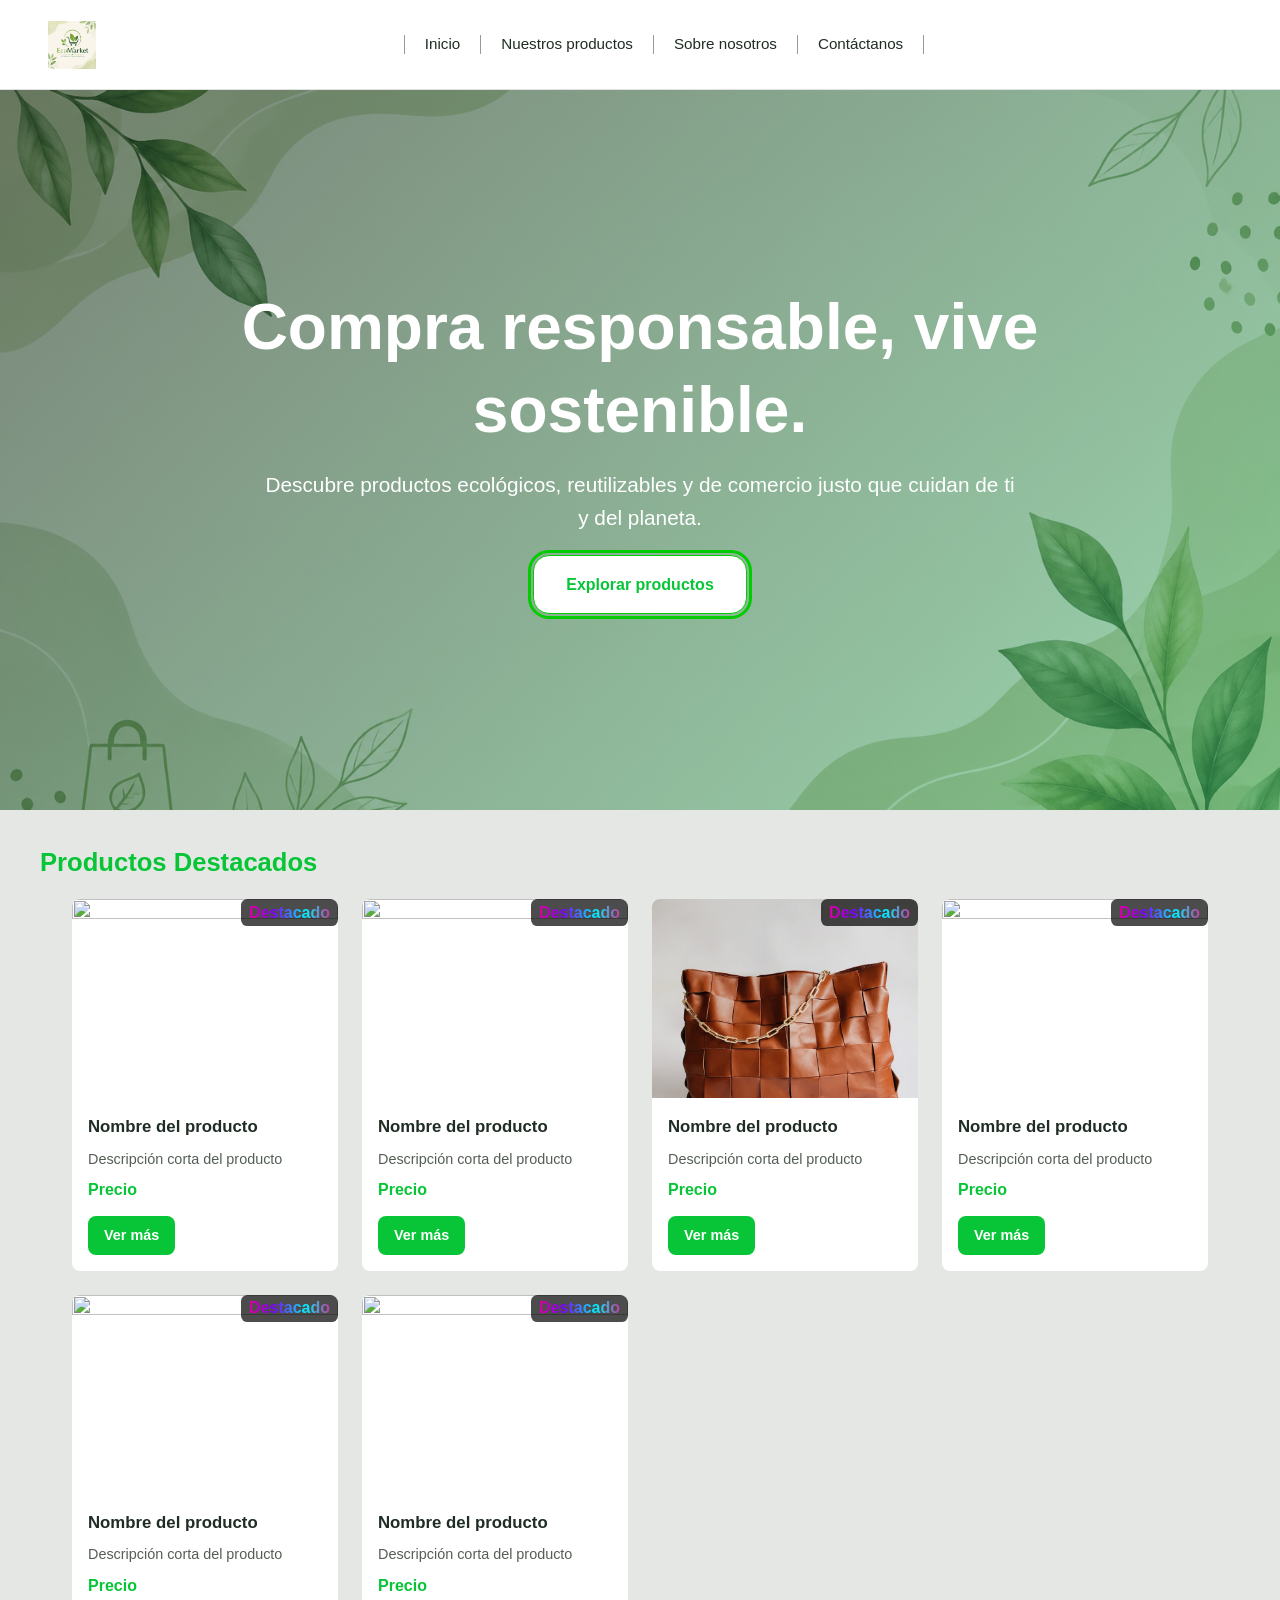
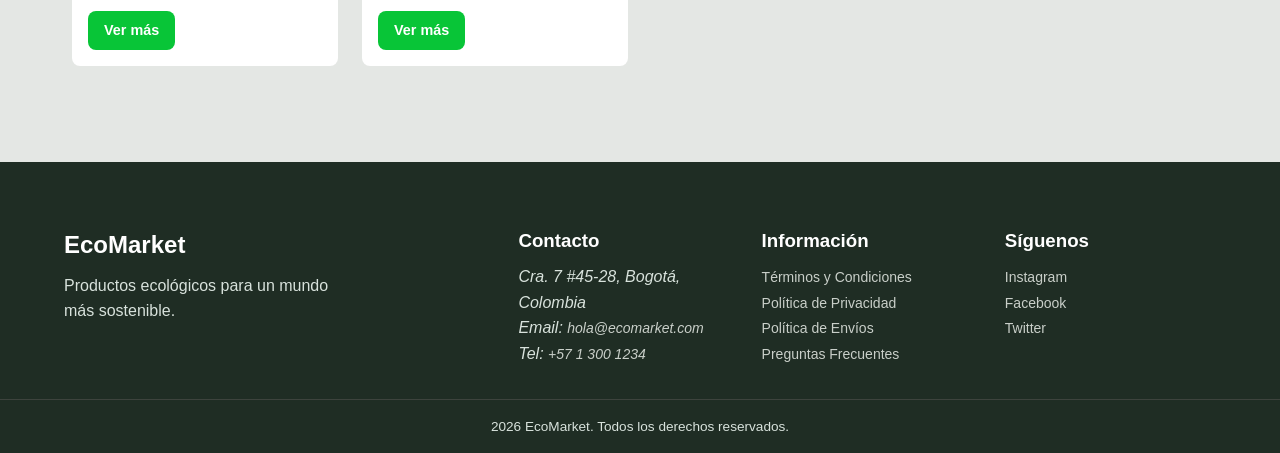
==== index.html @ 68bf8737 "feat(catalog): renovar catálogo de productos, etiquetas por categoría y favicon" ====
<!DOCTYPE html>
<html lang="es">

<head>
    <meta charset="UTF-8">
    <meta name="viewport" content="width=device-width, initial-scale=1.0">
    <title>EcoMarket - Inicio</title>
    <link rel="icon" type="image/svg+xml" href="/favicon.svg">
    <link rel="stylesheet" href="/css/main.css">
    <link rel="stylesheet" href="/css/layout.css">
    <link rel="stylesheet" href="/css/components.css">
    <link rel="stylesheet" href="/css/animations.css">
</head>

<body>
    <header class="presentacion">
        <nav class="main-nav">
            <div class="logo-container">
                <img id="logo" src="/img/hero/logo.png">
            </div>

            <div class="ref-container">
                <hr>
                <a href="index.html">Inicio</a>
                <hr>
                <a href="/views/productos.html">Nuestros productos</a>
                <hr>
                <a href="/views/sobre-nosotros.html">Sobre nosotros</a>
                <hr>
                <a href="/views/contacto.html">Contáctanos</a>
                <hr>
            </div>
        </nav>
    </header>

    <main>

        <section class="hero">
            <div class="hero-content">
                <h1 id="titulo">Compra responsable, vive sostenible.</h1>
                <div class="hero-desc">
                    <p>Descubre productos ecológicos, reutilizables y de comercio justo que cuidan de
                        ti y del planeta.</p>
                    <a href="views/productos.html" class="cta-button">Explorar productos</a>
                </div>
            </div>
        </section>


        <section class="products">
            <div class="product-container">

                <section class="category">
                    <h2 class="category-title">Productos Destacados</h2>

                    <div class="card-container">
                        <article class="card">
                            <div class="card-img-wrap">
                                <img src="/img/products/producto1.jpg">
                                <p class="card-tag">
                                    <span class="card-tag-bg"></span>
                                    <span class="card-tag-text">Destacado</span>
                                </p>
                            </div>
                            <div class="card-info">
                                <h3>Nombre del producto</h3>
                                <p>Descripción corta del producto</p>
                                <span class="precio">Precio</span>
                                <a href="/views/productos.html" class="card-button">Ver más</a>
                            </div>
                        </article>

                        <article class="card">
                            <div class="card-img-wrap">
                                <img src="/img/products/producto6.jpg">
                                <p class="card-tag">
                                    <span class="card-tag-bg"></span>
                                    <span class="card-tag-text">Destacado</span>
                                </p>
                            </div>
                            <div class="card-info">
                                <h3>Nombre del producto</h3>
                                <p>Descripción corta del producto</p>
                                <span class="precio">Precio</span>
                                <a href="/views/productos.html" class="card-button">Ver más</a>
                            </div>
                        </article>

                        <article class="card">
                            <div class="card-img-wrap">
                                <img src="/img/products/producto11.jpg">
                                <p class="card-tag">
                                    <span class="card-tag-bg"></span>
                                    <span class="card-tag-text">Destacado</span>
                                </p>
                            </div>
                            <div class="card-info">
                                <h3>Nombre del producto</h3>
                                <p>Descripción corta del producto</p>
                                <span class="precio">Precio</span>
                                <a href="/views/productos.html" class="card-button">Ver más</a>
                            </div>
                        </article>

                        <article class="card">
                            <div class="card-img-wrap">
                                <img src="/img/products/producto16.jpg">
                                <p class="card-tag">
                                    <span class="card-tag-bg"></span>
                                    <span class="card-tag-text">Destacado</span>
                                </p>
                            </div>
                            <div class="card-info">
                                <h3>Nombre del producto</h3>
                                <p>Descripción corta del producto</p>
                                <span class="precio">Precio</span>
                                <a href="/views/productos.html" class="card-button">Ver más</a>
                            </div>
                        </article>

                        <article class="card">
                            <div class="card-img-wrap">
                                <img src="/img/products/producto21.jpg">
                                <p class="card-tag">
                                    <span class="card-tag-bg"></span>
                                    <span class="card-tag-text">Destacado</span>
                                </p>
                            </div>
                            <div class="card-info">
                                <h3>Nombre del producto</h3>
                                <p>Descripción corta del producto</p>
                                <span class="precio">Precio</span>
                                <a href="/views/productos.html" class="card-button">Ver más</a>
                            </div>
                        </article>

                        <article class="card">
                            <div class="card-img-wrap">
                                <img src="/img/products/producto26.jpg">
                                <p class="card-tag">
                                    <span class="card-tag-bg"></span>
                                    <span class="card-tag-text">Destacado</span>
                                </p>
                            </div>
                            <div class="card-info">
                                <h3>Nombre del producto</h3>
                                <p>Descripción corta del producto</p>
                                <span class="precio">Precio</span>
                                <a href="/views/productos.html" class="card-button">Ver más</a>
                            </div>
                        </article>

                    </div>

                </section>
            </div>
        </section>

    </main>

    <footer class="site-footer">
        <div class="footer-container">
            <div class="footer-section footer-brand">
                <h2 class="footer-title">EcoMarket</h2>
                <p class="footer-tagline">
                    Productos ecológicos para un mundo más sostenible.
                </p>
            </div>
            <div class="footer-section">
                <h3 class="footer-title">Contacto</h3>
                <address class="footer-contact">
                    <p>Cra. 7 #45-28, Bogotá, Colombia</p>
                    <p>Email: <a href="mailto:hola@ecomarket.com">hola@ecomarket.com</a></p>
                    <p>Tel: <a href="tel:+5713001234">+57 1 300 1234</a></p>
                </address>
            </div>

            <div class="footer-section">
                <h3 class="footer-title">Información</h3>
                <ul class="footer-links">
                    <li><a href="#">Términos y Condiciones</a></li>
                    <li><a href="#">Política de Privacidad</a></li>
                    <li><a href="#">Política de Envíos</a></li>
                    <li><a href="#">Preguntas Frecuentes</a></li>
                </ul>
            </div>

            <div class="footer-section">
                <h3 class="footer-title">Síguenos</h3>
                <ul class="social-links" aria-label="Redes sociales">
                    <li>
                        <a href="#" aria-label="Síguenos en Instagram" class="social-link">
                            <span aria-hidden="true">Instagram</span>
                        </a>
                    </li>
                    <li>
                        <a href="#" aria-label="Síguenos en Facebook" class="social-link">
                            <span aria-hidden="true">Facebook</span>
                        </a>
                    </li>
                    <li>
                        <a href="#" aria-label="Síguenos en Twitter" class="social-link">
                            <span aria-hidden="true">Twitter</span>
                        </a>
                    </li>
                </ul>
            </div>
        </div>

        <div class="footer-bottom">
            <p>2026 EcoMarket. Todos los derechos reservados.</p>
        </div>
    </footer>
</body>

</html>
---- css/main.css ----
:root {
    --color-text: #1f2d24;
    --font-family-base: -apple-system, BlinkMacSystemFont, "Segoe UI",
        Roboto, "Helvetica Neue", Arial, sans-serif;
    --font-family-heading: var(--font-family-base);
    --color-btn-hvr: #08c537;
    --color-bg: hsl(120, 5%, 90%)
}

* {
    margin: 0;
    padding: 0;
    box-sizing: border-box;
}

body {
    margin: 0;
    padding: 0;
    width: 100%;
    min-height: 100vh;
    font-family: var(--font-family-base);
    font-size: 1rem;
    line-height: 1.6;
    color: var(--color-text);
    background-color: var(--color-bg);
    -webkit-font-smoothing: antialiased;
    -moz-osx-font-smoothing: grayscale;
}
---- css/layout.css ----
/* =========================
   LAYOUT - Mobile First
   Header, secciones, grids y footer
   ========================= */

.presentacion {
    color: white;
    font-size: 1rem;
    width: 100%;
    position: sticky;
    top: 0;
    z-index: 1000;
}

.main-nav {
    display: grid;
    grid-template-columns: auto 1fr;
    grid-template-areas:
        "logo stuff"
        "ref ref";
    gap: 0.5rem 1rem;
    align-items: center;
    width: 100%;
    background-color: white;
    padding: 0.5rem 1rem;
    border-bottom: 1px solid #e0e0e0;
}

.logo-container {
    grid-area: logo;
    display: flex;
    align-items: center;
    height: 3rem;
}

.ref-container {
    grid-area: ref;
    display: flex;
    flex-wrap: wrap;
    gap: 0.5rem 1rem;
    justify-content: center;
    align-items: center;
}

.stuff-container {
    grid-area: stuff;
    display: flex;
    gap: 0.75rem;
    justify-self: end;
}

.main-nav hr {
    display: none;
}

.hero,
.about-hero,
.contact-intro {
    width: 100%;
    display: flex;
    flex-direction: column;
    justify-content: center;
    align-items: center;
    text-align: center;
    color: white;
    background-image: linear-gradient(135deg,
            rgba(15, 40, 25, 0.55) 0%,
            rgba(39, 174, 96, 0.45) 100%), url(../img/hero/background.png);
    background-size: cover;
    background-position: center;
    background-repeat: no-repeat;
}

.hero {
    min-height: 70vh;
    padding: 2rem 1rem;
}

.about-hero {
    min-height: 40vh;
    padding: 3rem 1rem;
}

.contact-intro {
    min-height: 90vh;
    gap: 1.5rem;
    padding: 3rem 1rem;
}

.hero-content,
.about-hero-content {
    display: flex;
    flex-direction: column;
    align-items: center;
    gap: 1rem;
    max-width: 100ch;
}

.contact-intro-questions {
    display: flex;
    flex-direction: column;
    gap: 1.25rem;
    width: 100%;
    max-width: 1000px;
    align-items: center;
}

.contact-question {
    display: flex;
    flex-direction: column;
    align-items: center;
    gap: 0.5rem;
}

.contact-body {
    width: 100%;
    padding-block: 3rem;
    display: none;
}

.contact-body:target {
    display: block;
    animation: fadeIn 0.5s ease-out;
}

.contact-body-container {
    display: grid;
    grid-template-columns: 1fr;
    gap: 2rem;
    max-width: 1200px;
    margin-inline: auto;
    padding-inline: 1rem;
}

.products {
    width: 100%;
    padding-block: 2rem;
}

.product-container {
    width: 100%;
    max-width: 1200px;
    margin-inline: auto;
}

.category {
    display: flex;
    flex-direction: column;
    gap: 1rem;
}

.card-container {
    display: grid;
    grid-template-columns: 1fr;
    padding-inline: 1rem;
    gap: 1.5rem;
}

.catalog {
    display: grid;
    grid-template-columns: 1fr;
    gap: 1.5rem;
    max-width: 1400px;
    margin-inline: auto;
    padding: 1.5rem 1rem;
}

.catalog-main {
    display: flex;
    flex-direction: column;
    gap: 1.25rem;
}

.catalog-grid {
    display: grid;
    grid-template-columns: 1fr;
    gap: 1.25rem;
}

.history {
    width: 100%;
    padding-block: 3rem;
}

.history-container {
    display: flex;
    flex-direction: column;
    gap: 1.5rem;
    max-width: 1200px;
    margin-inline: auto;
    padding-inline: 1rem;
    align-items: center;
}

.history-text {
    display: flex;
    flex-direction: column;
    gap: 1rem;
    max-width: 60ch;
}

.principles {
    width: 100%;
    padding-block: 3rem;
    background-color: white;
}

.principles-container {
    max-width: 1200px;
    margin-inline: auto;
    padding-inline: 1rem;
    text-align: center;
}

.principles-list {
    list-style: none;
    display: grid;
    grid-template-columns: 1fr;
    gap: 1rem;
    margin-top: 1.5rem;
}

.testimonials {
    width: 100%;
    padding-block: 3rem;
    overflow-x: hidden;
}

.testimonials-container {
    max-width: 1200px;
    margin-inline: auto;
    padding-inline: 1rem;
    text-align: center;
}

.testimonials-track {
    display: flex;
    gap: 1.25rem;
    margin-top: 1.5rem;
    overflow-x: auto;
    scroll-snap-type: x mandatory;
    padding-bottom: 1rem;
}

.site-footer {
    margin-top: 4rem;
    color: #d8e2dc;
    background-color: var(--color-text);
}

.footer-container {
    display: grid;
    grid-template-columns: 1fr;
    gap: 2rem;
    width: 100%;
    max-width: 1200px;
    margin-inline: auto;
    padding: 3rem 1rem 2rem;
}

.footer-section {
    display: flex;
    flex-direction: column;
    gap: 0.5rem;
}

.footer-section li {
    list-style: none;
}

.footer-brand {
    max-width: 30ch;
}

.footer-bottom {
    text-align: center;
    padding: 1rem;
    font-size: 0.85rem;
    border-top: 1px solid hsl(120, 5%, 25%);
}


/* =========================
   Tablet (>=720px)
   ========================= */
@media (min-width: 720px) {
    .presentacion {
        font-size: 1.1rem;
    }

    .main-nav {
        grid-template-columns: auto 1fr auto;
        grid-template-areas: "logo ref stuff";
        padding: 0.5rem 2rem;
        height: 10vh;
    }

    .logo-container {
        height: 100%;
    }

    .ref-container {
        gap: 1rem;
        justify-content: center;
    }

    .main-nav hr {
        display: inline-block;
        border: none;
        width: 0.0625rem;
        height: 1.2rem;
        background-color: #999;
        margin: 0 0.25rem;
        vertical-align: middle;
    }

    .hero {
        min-height: 80vh;
        padding: 3rem 2rem;
    }

    .about-hero {
        min-height: 50vh;
        padding: 4rem 2rem;
    }

    .contact-intro {
        padding: 4rem 2rem;
        gap: 2rem;
    }

    .card-container,
    .catalog-grid {
        grid-template-columns: repeat(2, 1fr);
        padding-inline: 2rem;
    }

    .catalog {
        padding: 2rem 1.5rem;
    }

    .footer-container {
        grid-template-columns: repeat(2, 1fr);
        padding: 4rem 1.5rem 2rem;
    }

    .principles-list {
        grid-template-columns: repeat(2, 1fr);
        gap: 1.5rem;
    }

    .history-container,
    .principles-container,
    .testimonials-container,
    .contact-body-container {
        padding-inline: 2rem;
    }
}


/* =========================
   Desktop (>=1024px)
   ========================= */
@media (min-width: 1024px) {
    .main-nav {
        padding: 0.5rem 3rem;
    }

    .card-container {
        grid-template-columns: repeat(4, 1fr);
    }

    .catalog {
        grid-template-columns: 260px 1fr;
    }

    .catalog-grid {
        grid-template-columns: repeat(4, 1fr);
    }

    .footer-container {
        grid-template-columns: 2fr 1fr 1fr 1fr;
    }

    .history-container {
        flex-direction: row;
        align-items: center;
        gap: 4rem;
    }

    .principles-list {
        grid-template-columns: repeat(4, 1fr);
    }

    .contact-body-container {
        grid-template-columns: 3fr 2fr;
        align-items: start;
    }
}
---- css/components.css ----
/* =========================
   COMPONENTS - Mobile First
   Tipografía de secciones, botones, cards, formularios,
   filtros, paginación y elementos decorativos
   ========================= */


/* --- Navegación --- */
#logo {
    height: 100%;
    max-height: 3rem;
    width: auto;
    object-fit: contain;
}

.ref-container a {
    position: relative;
    font-size: 0.9rem;
    color: var(--color-text);
    text-decoration: none;
    white-space: nowrap;
}

.ref-container a:hover {
    color: var(--color-btn-hvr);
}


/* --- Hero / Headings de página --- */
#titulo {
    font-weight: bolder;
    font-size: 2rem;
    line-height: 1.3;
}

.hero-desc {
    display: flex;
    flex-direction: column;
    align-items: center;
    gap: 1.25rem;
}

.hero-desc p {
    max-width: 70ch;
    font-size: 1rem;
}

.about-hero-title {
    font-size: 1.8rem;
    font-weight: bolder;
    text-shadow: 0.125rem 0.125rem 0.3125rem rgb(28, 137, 57);
    line-height: 1.3;
}

.about-hero-desc {
    font-size: 1rem;
}

.contact-intro-title {
    font-size: 1.8rem;
    font-weight: bolder;
    text-shadow: 0.125rem 0.125rem 0.3125rem rgb(28, 137, 57);
    line-height: 1.3;
    max-width: 20ch;
}

.contact-intro-desc {
    max-width: 40ch;
    font-size: 1rem;
}

.contact-intro-line {
    display: block;
    width: 0.18rem;
    height: 0;
    background: linear-gradient(to bottom, white, var(--color-btn-hvr));
    border-radius: 1rem;
    transform-origin: top;
}

.contact-intro:hover .contact-intro-line {
    animation: drawLine 0.7s ease-out forwards;
    animation-delay: var(--line-delay, 0s);
}

.section-title {
    color: var(--color-btn-hvr);
    font-size: 1.4rem;
    margin-bottom: 0.5rem;
}

.category-title {
    color: var(--color-btn-hvr);
    font-size: 1.3rem;
}


/* --- Botones --- */
.cta-button {
    position: relative;
    display: inline-block;
    color: var(--color-btn-hvr);
    padding: 0.8rem 1.5rem;
    background-color: white;
    border-radius: 1rem;
    border: 1px solid hsl(120, 100%, 40%);
    outline: 3px solid hsl(120, 100%, 40%);
    outline-offset: 0.14rem;
    text-decoration: none;
    font-weight: bold;
}

.cta-button:hover {
    animation: bigsmall 1.5s infinite;
}

.cta-button:active {
    animation: none;
    transform: translateY(2px) scale(0.95);
    box-shadow: 3px 3px 5px 5px hsl(120, 100%, 30%);
}

.cta-button::before {
    content: "";
    position: absolute;
    height: 4rem;
    width: 8rem;
    left: 50%;
    top: 50%;
    border-radius: 5rem;
    border: 3px solid rgba(0, 255, 0, 0.5);
    opacity: 0;
}

.cta-button:focus::before {
    animation: pulse 0.3s ease-out;
}

.contact-intro-button {
    display: inline-block;
    color: var(--color-btn-hvr);
    padding: 0.8rem 1.75rem;
    background-color: white;
    border-radius: 1rem;
    border: 1px solid hsl(120, 100%, 40%);
    text-decoration: none;
    font-weight: bold;
}

.card-button {
    align-self: flex-start;
    margin-top: 0.4rem;
    color: white;
    background-color: var(--color-btn-hvr);
    padding: 0.5rem 1rem;
    border-radius: 0.5rem;
    text-decoration: none;
    font-size: 0.9rem;
    font-weight: bold;
    transition: background-color 0.2s ease, transform 0.2s ease;
}

.card-button:hover {
    background-color: hsl(120, 100%, 35%);
    transform: scale(1.05);
}


/* --- Cards de producto --- */
.card {
    border-radius: 0.5rem;
    overflow: hidden;
    background-color: white;
    transition: transform 0.3s ease, box-shadow 0.3s ease;
}

.card:hover {
    transform: translateY(-8px);
    box-shadow: 0 12px 24px rgba(8, 197, 55, 0.18);
}

.card-img-wrap {
    width: 100%;
    position: relative;
}

.card img {
    display: block;
    width: 100%;
    aspect-ratio: 4/3;
    object-fit: cover;
}

.card-info {
    display: flex;
    flex-direction: column;
    gap: 0.4rem;
    padding: 1rem;
}

.card-info h3 {
    font-size: 1.05rem;
    color: var(--color-text);
}

.card-info p {
    font-size: 0.9rem;
    color: hsl(120, 5%, 35%);
}

.precio {
    font-weight: bold;
    color: var(--color-btn-hvr);
}

.card-tag {
    position: absolute;
    top: 0;
    right: 0;
    display: flex;
    align-items: center;
    z-index: 2;
}

.card-tag-text {
    padding: 0.05rem 0.5rem;
    background: linear-gradient(to right, #ff007f, #7f00ff, #00f0ff, #ff007f);
    -webkit-background-clip: text;
    background-clip: text;
    color: transparent;
    font-weight: bold;
    z-index: 1;
}

.card-tag-bg {
    position: absolute;
    inset: 0;
    background-color: rgba(0, 0, 0, 0.7);
    border-radius: 0.4rem;
    z-index: 0;
}

.card-stock {
    position: absolute;
    top: 0.5rem;
    left: 0.5rem;
    padding: 0.2rem 0.6rem;
    border-radius: 1rem;
    font-size: 0.75rem;
    font-weight: bold;
    color: white;
    z-index: 2;
}

.card-stock.in-stock {
    background-color: var(--color-btn-hvr);
}

.card-stock.out-stock {
    background-color: #e74c3c;
}

/* Header del card-info: título + corazón en una sola fila */
.card-header {
    display: flex;
    align-items: flex-start;
    justify-content: space-between;
    gap: 0.6rem;
}

.card-header h3 {
    font-size: 1.05rem;
    color: var(--color-text);
    line-height: 1.3;
    flex: 1;
}

.card-fav {
    display: flex;
    align-items: center;
    justify-content: center;
    flex-shrink: 0;
    width: 2.1rem;
    height: 2.1rem;
    border-radius: 50%;
    background-color: hsl(120, 5%, 92%);
    color: #9aa0a3;
    text-decoration: none;
    font-size: 1.1rem;
    line-height: 1;
    transition: transform 0.2s ease, color 0.2s ease, background-color 0.2s ease, box-shadow 0.2s ease;
}

.card-fav:hover {
    transform: scale(1.12);
    background-color: white;
    color: #e74c3c;
    box-shadow: 0 2px 8px rgba(231, 76, 60, 0.25);
}

.card-fav:active {
    color: #e74c3c;
}

.card:target .card-fav {
    color: #e74c3c;
    background-color: white;
    box-shadow: 0 2px 8px rgba(231, 76, 60, 0.3);
    animation: bigsmall 0.4s ease;
}


/* --- Etiqueta de categoría sobre la imagen del producto --- */
.product-tag {
    position: absolute;
    top: 0.5rem;
    right: 0.5rem;
    padding: 0.25rem 0.85rem;
    border-radius: 1rem;
    font-size: 0.78rem;
    font-weight: bold;
    color: white;
    letter-spacing: 0.02em;
    background-color: #555;
    box-shadow: 0 2px 6px rgba(0, 0, 0, 0.18);
    z-index: 2;
}

/* Colores por categoría — acordes a lo que representa cada una:
   hogar → sienna (madera, cerámica, hogar cálido)
   moda → plum (textiles, elegancia)
   cuidado-personal → teal (frescura, limpieza, agua)
   alimentos → ámbar (comida, calidez, apetito)                  */
.card[data-category="hogar"] .product-tag {
    background-color: #a0522d;
}

.card[data-category="moda"] .product-tag {
    background-color: #7e3a8a;
}

.card[data-category="cuidado-personal"] .product-tag {
    background-color: #0d9488;
}

.card[data-category="alimentos"] .product-tag {
    background-color: #c2410c;
}


/* --- Principios --- */
.principle-item {
    background-color: var(--color-bg);
    padding: 1.25rem;
    border-radius: 0.75rem;
    display: flex;
    flex-direction: column;
    gap: 0.5rem;
    align-items: center;
    text-align: center;
    border: 1px solid transparent;
    transition: transform 0.3s ease, border-color 0.3s ease, box-shadow 0.3s ease;
}

.principle-item:hover {
    transform: translateY(-6px);
    border-color: var(--color-btn-hvr);
    box-shadow: 0 8px 20px rgba(8, 197, 55, 0.15);
}

.principle-icon {
    width: 3rem;
    height: 3rem;
    border-radius: 50%;
    background: linear-gradient(135deg, #2ecc71, #27ae60);
}

.principle-title {
    color: var(--color-text);
    font-size: 1.05rem;
}


/* --- Testimonios --- */
.testimonial-card {
    flex: 0 0 85%;
    scroll-snap-align: center;
    background-color: white;
    padding: 1.5rem 1.25rem;
    border-radius: 1rem;
    display: flex;
    flex-direction: column;
    align-items: center;
    gap: 0.9rem;
    box-shadow: 0 4px 12px rgba(0, 0, 0, 0.06);
    transition: transform 0.4s ease, box-shadow 0.4s ease;
}

.testimonial-card:hover {
    transform: translateY(-8px) scale(1.02);
    box-shadow: 0 10px 25px rgba(8, 197, 55, 0.2);
}

.testimonial-photo {
    width: 4.5rem;
    height: 4.5rem;
    border-radius: 50%;
    overflow: hidden;
    border: 3px solid var(--color-btn-hvr);
}

.testimonial-photo img {
    width: 100%;
    height: 100%;
    object-fit: cover;
}

.testimonial-text {
    font-style: italic;
    max-width: 45ch;
    color: var(--color-text);
    font-size: 0.95rem;
}

.testimonial-stars {
    display: flex;
    gap: 0.25rem;
}

.testimonial-stars span::before {
    content: "★";
    color: #f1c40f;
    font-size: 1.1rem;
    line-height: 1;
}

.testimonial-author {
    font-weight: bold;
    color: var(--color-btn-hvr);
}


/* --- History --- */
.history-img-wrap {
    width: 100%;
    max-width: 500px;
    border-radius: 1rem;
    overflow: hidden;
    box-shadow: 0 4px 20px rgba(0, 0, 0, 0.1);
}

.history-img-wrap img {
    width: 100%;
    height: 100%;
    object-fit: cover;
    aspect-ratio: 4/3;
}


/* --- Formulario de contacto --- */
.contact-form {
    display: flex;
    flex-direction: column;
    gap: 1rem;
    background-color: white;
    padding: 1.5rem;
    border-radius: 1rem;
    box-shadow: 0 4px 16px rgba(0, 0, 0, 0.06);
}

.form-field {
    display: flex;
    flex-direction: column;
    gap: 0.4rem;
}

.form-label {
    font-weight: bold;
    color: var(--color-text);
    font-size: 0.95rem;
}

.contact-form input,
.contact-form textarea {
    width: 100%;
    padding: 0.65rem 0.85rem;
    border: 2px solid #e74c3c;
    border-radius: 0.5rem;
    font-family: inherit;
    font-size: 1rem;
    color: var(--color-text);
    background-color: var(--color-bg);
    box-shadow: 0 0 0 3px rgba(231, 76, 60, 0.12);
    transition: border-color 0.3s ease, box-shadow 0.3s ease;
}

.contact-form input:valid,
.contact-form textarea:valid {
    border-color: #2ecc71;
    box-shadow: 0 0 0 3px rgba(46, 204, 113, 0.15);
}

.contact-form input:focus,
.contact-form textarea:focus {
    outline: none;
    border-color: #2ecc71;
    box-shadow: 0 0 0 3px rgba(46, 204, 113, 0.2);
}

.form-submit {
    align-self: flex-start;
    color: white;
    background-color: var(--color-btn-hvr);
    padding: 0.8rem 1.75rem;
    border: none;
    border-radius: 0.75rem;
    font-weight: bold;
    cursor: pointer;
    transition: transform 0.2s ease, background-color 0.2s ease;
}

.form-submit:hover {
    background-color: hsl(120, 100%, 35%);
    transform: translateY(-2px);
}


/* --- Contact info: mapa y redes --- */
.contact-info {
    display: flex;
    flex-direction: column;
    gap: 1.25rem;
}

.contact-map {
    position: relative;
    width: 100%;
    aspect-ratio: 4/3;
    border-radius: 1rem;
    overflow: hidden;
    background: linear-gradient(135deg, #d8e8d4, #b8d4c8);
    box-shadow: 0 4px 16px rgba(0, 0, 0, 0.08);
}

.contact-map-pin {
    position: absolute;
    top: 45%;
    left: 50%;
    width: 1.4rem;
    height: 1.4rem;
    background-color: #e74c3c;
    border: 3px solid white;
    border-radius: 50%;
    transform: translate(-50%, -100%);
    box-shadow: 0 4px 8px rgba(0, 0, 0, 0.25);
}

.contact-map-pin::after {
    content: "";
    position: absolute;
    top: 100%;
    left: 50%;
    width: 0;
    height: 0;
    border-left: 0.5rem solid transparent;
    border-right: 0.5rem solid transparent;
    border-top: 0.8rem solid #e74c3c;
    transform: translateX(-50%);
}

.contact-map-overlay {
    position: absolute;
    bottom: 1rem;
    left: 1rem;
    background-color: white;
    padding: 0.5rem 0.9rem;
    border-radius: 0.5rem;
    font-size: 0.85rem;
    box-shadow: 0 2px 8px rgba(0, 0, 0, 0.15);
}

.contact-socials {
    list-style: none;
    display: flex;
    gap: 0.75rem;
    flex-wrap: wrap;
}

.contact-social-link {
    display: flex;
    align-items: center;
    justify-content: center;
    width: 2.75rem;
    height: 2.75rem;
    border-radius: 50%;
    background-color: white;
    color: var(--color-btn-hvr);
    font-weight: bold;
    text-decoration: none;
    border: 2px solid var(--color-btn-hvr);
    transition: transform 0.3s ease, background-color 0.3s ease, color 0.3s ease;
}

.contact-social-link:hover {
    transform: scale(1.2);
    background-color: var(--color-btn-hvr);
    color: white;
}


/* --- Sidebar filtros y buscador --- */
.filters {
    background-color: white;
    border-radius: 1rem;
    padding: 1.25rem;
    box-shadow: 0 4px 12px rgba(0, 0, 0, 0.05);
    display: flex;
    flex-direction: column;
    gap: 1.25rem;
}

.filters-block {
    display: flex;
    flex-direction: column;
    gap: 0.5rem;
}

.filters-title {
    color: var(--color-btn-hvr);
    font-size: 1rem;
    border-bottom: 2px solid var(--color-bg);
    padding-bottom: 0.4rem;
}

.filters-list {
    list-style: none;
    display: flex;
    flex-direction: column;
    gap: 0.4rem;
}

.filters-list label {
    display: flex;
    align-items: center;
    gap: 0.5rem;
    cursor: pointer;
    font-size: 0.9rem;
    transition: color 0.2s ease;
}

.filters-list label:hover {
    color: var(--color-btn-hvr);
}

.filters-list input[type="checkbox"] {
    accent-color: var(--color-btn-hvr);
    width: 1rem;
    height: 1rem;
}

.filters-range {
    accent-color: var(--color-btn-hvr);
    width: 100%;
}

.filters-range-labels {
    display: flex;
    justify-content: space-between;
    font-size: 0.8rem;
    color: hsl(120, 5%, 35%);
}


.catalog:has(#filter-todos:checked) .blocked-checkbox {
    cursor: not-allowed;
}

.catalog:has(#filter-todos:not(:checked)):has(#filter-hogar:not(:checked)) .card[data-category="hogar"],
.catalog:has(#filter-todos:not(:checked)):has(#filter-moda:not(:checked)) .card[data-category="moda"],
.catalog:has(#filter-todos:not(:checked)):has(#filter-cuidado:not(:checked)) .card[data-category="cuidado-personal"],
.catalog:has(#filter-todos:not(:checked)):has(#filter-alimentos:not(:checked)) .card[data-category="alimentos"],
.catalog:has(#filter-instock:not(:checked)) .card[data-stock="in"],
.catalog:has(#filter-outstock:not(:checked)) .card[data-stock="out"],
.catalog:has(#price-low:not(:checked)) .card[data-price="price-low"],
.catalog:has(#price-mid:not(:checked)) .card[data-price="price-mid"],
.catalog:has(#price-high:not(:checked)) .card[data-price="price-high"],
.catalog:has(#price-premium:not(:checked)) .card[data-price="price-premium"] {
    display: none;
}


/* --- Paginación --- */
.pagination {
    display: flex;
    gap: 0.4rem;
    justify-content: center;
    align-items: center;
    margin-top: 2rem;
    flex-wrap: wrap;
}

.page-number,
.page-control {
    display: flex;
    align-items: center;
    justify-content: center;
    min-width: 2.25rem;
    height: 2.25rem;
    padding: 0 0.75rem;
    border-radius: 0.5rem;
    background-color: white;
    color: var(--color-text);
    text-decoration: none;
    border: 1px solid #d0d7d2;
    font-weight: bold;
    font-size: 0.9rem;
    transition: background-color 0.2s ease, color 0.2s ease, transform 0.2s ease;
}

.page-number:hover,
.page-control:hover {
    background-color: var(--color-btn-hvr);
    color: white;
    transform: translateY(-2px);
}

.page-number.active {
    background-color: var(--color-btn-hvr);
    color: white;
    border-color: var(--color-btn-hvr);
}


/* --- Footer --- */
.footer-section a {
    position: relative;
    color: hsl(120, 5%, 80%);
    text-decoration: none;
    font-size: 0.875rem;
}

.footer-section a:hover {
    color: hsl(120, 50%, 70%);
}

.footer-section a:hover::after,
.ref-container a:hover::after {
    content: "";
    position: absolute;
    height: 1rem;
    width: 0.1rem;
    left: 0%;
    top: 17%;
    border-bottom: 0.1rem solid hsl(120, 50%, 60%);
    animation: movingline 0.5s ease forwards;
}

.footer-title {
    color: white;
}


/* =========================
   Tablet (>=720px)
   ========================= */
@media (min-width: 720px) {
    #titulo {
        font-size: 3rem;
    }

    .hero-desc p {
        font-size: 1.15rem;
    }

    .about-hero-title {
        font-size: 2.2rem;
    }

    .about-hero-desc {
        font-size: 1.15rem;
    }

    .contact-intro-title {
        font-size: 2.2rem;
    }

    .contact-intro-desc {
        font-size: 1.1rem;
    }

    .section-title {
        font-size: 1.75rem;
    }

    .category-title {
        font-size: 1.6rem;
    }

    .cta-button {
        padding: 1rem 2rem;
    }

    .testimonial-card {
        flex: 0 0 45%;
    }

    .contact-form {
        padding: 2rem;
    }
}


/* =========================
   Desktop (>=1024px)
   ========================= */
@media (min-width: 1024px) {
    .ref-container a {
        font-size: 0.95rem;
    }

    #titulo {
        font-size: 4rem;
    }

    .hero-desc {
        padding: 0 4rem;
    }

    .hero-desc p {
        font-size: 1.3rem;
    }

    .about-hero-title {
        font-size: 2.5rem;
    }

    .about-hero-desc {
        font-size: 1.2rem;
    }

    .contact-intro-title {
        font-size: 2.6rem;
    }

    .contact-intro-desc {
        font-size: 1.15rem;
    }

    .section-title {
        font-size: 2rem;
    }

    .filters {
        position: sticky;
        top: 11vh;
        align-self: start;
    }

    .testimonial-card {
        flex: 0 0 31%;
    }
}
---- css/animations.css ----
@keyframes pulse {
    from {
        transform: translate(-50%, -50%) scale(1);
        opacity: 1;
    }

    to {
        transform: translate(-50%, -50%) scale(4);
        opacity: 0;
    }
}

@keyframes bigsmall {

    0%,
    100% {
        transform: scale(1.05);
    }

    50% {
        transform: scale(1.08);
    }
}

@keyframes movingline {
    from {
        width: 1%;
    }

    to {
        width: 100%;
    }
}

@keyframes drawLine {
    0% {
        height: 0;
        opacity: 0;
    }

    20% {
        opacity: 1;
    }

    100% {
        height: 3rem;
        opacity: 1;
    }
}

@keyframes fadeIn {
    from {
        opacity: 0;
        transform: translateY(20px);
    }

    to {
        opacity: 1;
        transform: translateY(0);
    }
}
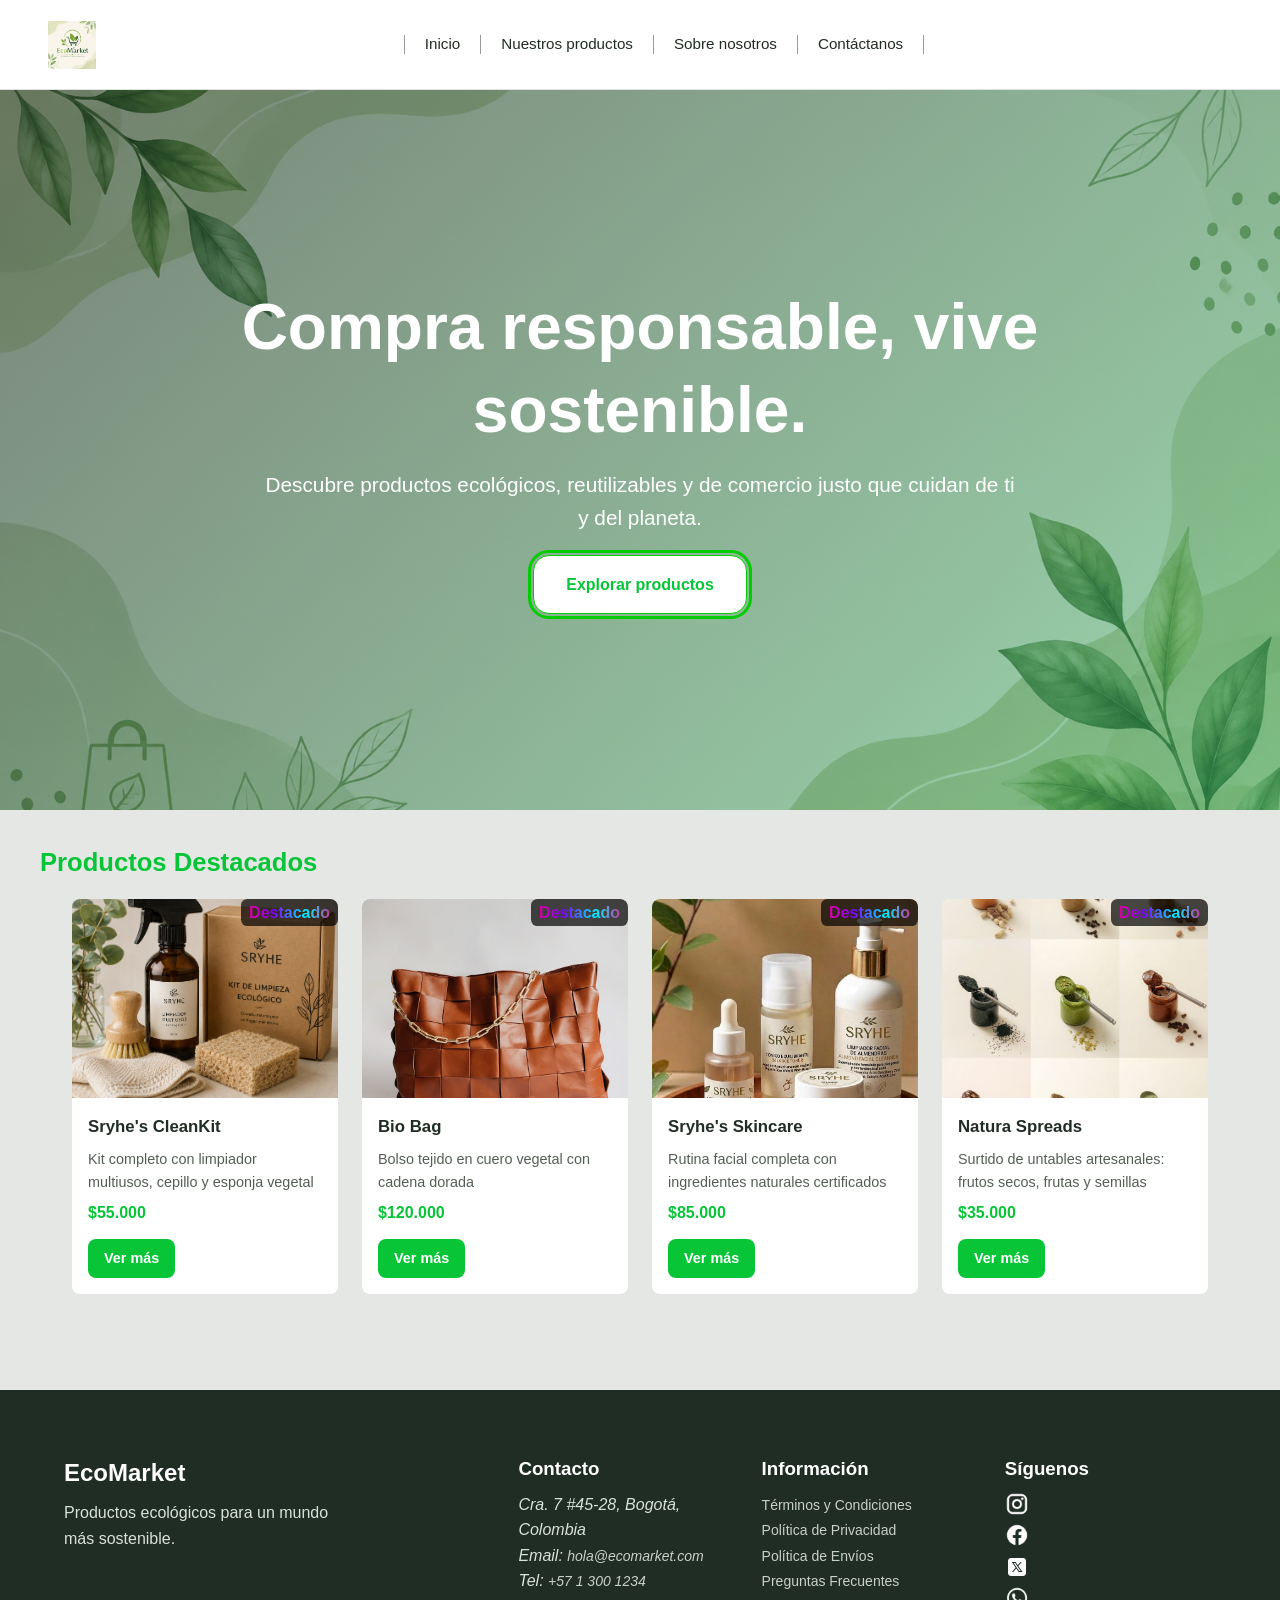
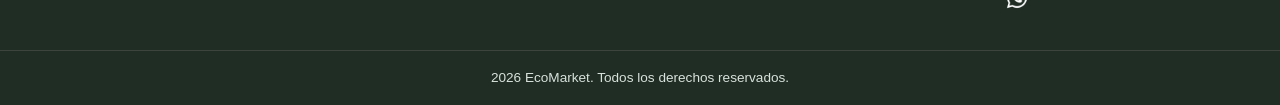
==== commit 570fde11: "feat: Se eliminan y modifican algunas cosas que no eran funcionales" ====
--- a/index.html
+++ b/index.html
@@ -5,7 +5,7 @@
     <meta charset="UTF-8">
     <meta name="viewport" content="width=device-width, initial-scale=1.0">
     <title>EcoMarket - Inicio</title>
-    <link rel="icon" type="image/svg+xml" href="/favicon.svg">
+    <link rel="icon" type="image/svg+xml" href="/img/icons/favicon.svg">
     <link rel="stylesheet" href="/css/main.css">
     <link rel="stylesheet" href="/css/layout.css">
     <link rel="stylesheet" href="/css/components.css">
@@ -16,7 +16,7 @@
     <header class="presentacion">
         <nav class="main-nav">
             <div class="logo-container">
-                <img id="logo" src="/img/hero/logo.png">
+                <img id="logo" src="/img/hero/logo.png" alt="EcoMarket">
             </div>
 
             <div class="ref-container">
@@ -56,100 +56,67 @@
                     <div class="card-container">
                         <article class="card">
                             <div class="card-img-wrap">
-                                <img src="/img/products/producto1.jpg">
+                                <img src="/img/products/producto16.png" alt="Sryhe's CleanKit">
                                 <p class="card-tag">
                                     <span class="card-tag-bg"></span>
                                     <span class="card-tag-text">Destacado</span>
                                 </p>
                             </div>
                             <div class="card-info">
-                                <h3>Nombre del producto</h3>
-                                <p>Descripción corta del producto</p>
-                                <span class="precio">Precio</span>
-                                <a href="/views/productos.html" class="card-button">Ver más</a>
+                                <h3>Sryhe's CleanKit</h3>
+                                <p>Kit completo con limpiador multiusos, cepillo y esponja vegetal</p>
+                                <span class="precio">$55.000</span>
+                                <a href="/views/productos.html#cat-hogar" class="card-button" title="Ver todos los productos de Hogar">Ver más</a>
                             </div>
                         </article>
 
                         <article class="card">
                             <div class="card-img-wrap">
-                                <img src="/img/products/producto6.jpg">
+                                <img src="/img/products/producto11.jpg" alt="Bio Bag">
                                 <p class="card-tag">
                                     <span class="card-tag-bg"></span>
                                     <span class="card-tag-text">Destacado</span>
                                 </p>
                             </div>
                             <div class="card-info">
-                                <h3>Nombre del producto</h3>
-                                <p>Descripción corta del producto</p>
-                                <span class="precio">Precio</span>
-                                <a href="/views/productos.html" class="card-button">Ver más</a>
+                                <h3>Bio Bag</h3>
+                                <p>Bolso tejido en cuero vegetal con cadena dorada</p>
+                                <span class="precio">$120.000</span>
+                                <a href="/views/productos.html#cat-moda" class="card-button" title="Ver todos los productos de Moda">Ver más</a>
                             </div>
                         </article>
 
                         <article class="card">
                             <div class="card-img-wrap">
-                                <img src="/img/products/producto11.jpg">
+                                <img src="/img/products/producto9.png" alt="Sryhe's Skincare">
                                 <p class="card-tag">
                                     <span class="card-tag-bg"></span>
                                     <span class="card-tag-text">Destacado</span>
                                 </p>
                             </div>
                             <div class="card-info">
-                                <h3>Nombre del producto</h3>
-                                <p>Descripción corta del producto</p>
-                                <span class="precio">Precio</span>
-                                <a href="/views/productos.html" class="card-button">Ver más</a>
+                                <h3>Sryhe's Skincare</h3>
+                                <p>Rutina facial completa con ingredientes naturales certificados</p>
+                                <span class="precio">$85.000</span>
+                                <a href="/views/productos.html#cat-cuidado-personal" class="card-button" title="Ver todos los productos de Cuidado Personal">Ver más</a>
                             </div>
                         </article>
 
                         <article class="card">
                             <div class="card-img-wrap">
-                                <img src="/img/products/producto16.jpg">
+                                <img src="/img/products/producto13.png" alt="Natura Spreads">
                                 <p class="card-tag">
                                     <span class="card-tag-bg"></span>
                                     <span class="card-tag-text">Destacado</span>
                                 </p>
                             </div>
                             <div class="card-info">
-                                <h3>Nombre del producto</h3>
-                                <p>Descripción corta del producto</p>
-                                <span class="precio">Precio</span>
-                                <a href="/views/productos.html" class="card-button">Ver más</a>
+                                <h3>Natura Spreads</h3>
+                                <p>Surtido de untables artesanales: frutos secos, frutas y semillas</p>
+                                <span class="precio">$35.000</span>
+                                <a href="/views/productos.html#cat-alimentos" class="card-button" title="Ver todos los productos de Alimentos">Ver más</a>
                             </div>
                         </article>
-
-                        <article class="card">
-                            <div class="card-img-wrap">
-                                <img src="/img/products/producto21.jpg">
-                                <p class="card-tag">
-                                    <span class="card-tag-bg"></span>
-                                    <span class="card-tag-text">Destacado</span>
-                                </p>
-                            </div>
-                            <div class="card-info">
-                                <h3>Nombre del producto</h3>
-                                <p>Descripción corta del producto</p>
-                                <span class="precio">Precio</span>
-                                <a href="/views/productos.html" class="card-button">Ver más</a>
-                            </div>
-                        </article>
-
-                        <article class="card">
-                            <div class="card-img-wrap">
-                                <img src="/img/products/producto26.jpg">
-                                <p class="card-tag">
-                                    <span class="card-tag-bg"></span>
-                                    <span class="card-tag-text">Destacado</span>
-                                </p>
-                            </div>
-                            <div class="card-info">
-                                <h3>Nombre del producto</h3>
-                                <p>Descripción corta del producto</p>
-                                <span class="precio">Precio</span>
-                                <a href="/views/productos.html" class="card-button">Ver más</a>
-                            </div>
-                        </article>
-
                     </div>
 
                 </section>
@@ -190,17 +157,22 @@
                 <ul class="social-links" aria-label="Redes sociales">
                     <li>
                         <a href="#" aria-label="Síguenos en Instagram" class="social-link">
-                            <span aria-hidden="true">Instagram</span>
+                            <img src="/img/icons/instagram.png" alt="" aria-hidden="true">
                         </a>
                     </li>
                     <li>
                         <a href="#" aria-label="Síguenos en Facebook" class="social-link">
-                            <span aria-hidden="true">Facebook</span>
+                            <img src="/img/icons/facebook.png" alt="" aria-hidden="true">
                         </a>
                     </li>
                     <li>
-                        <a href="#" aria-label="Síguenos en Twitter" class="social-link">
-                            <span aria-hidden="true">Twitter</span>
+                        <a href="#" aria-label="Síguenos en X" class="social-link">
+                            <img src="/img/icons/x.png" alt="" aria-hidden="true">
+                        </a>
+                    </li>
+                    <li>
+                        <a href="#" aria-label="Escríbenos por WhatsApp" class="social-link">
+                            <img src="/img/icons/whatsapp.png" alt="" aria-hidden="true">
                         </a>
                     </li>
                 </ul>
--- a/css/components.css
+++ b/css/components.css
@@ -275,7 +275,10 @@
     flex: 1;
 }
 
+/* Botón corazón — checkbox oculto dentro del <label> que persiste el estado
+   sin JavaScript, sin hash en la URL y permite tantos favoritos como quieras. */
 .card-fav {
+    position: relative;
     display: flex;
     align-items: center;
     justify-content: center;
@@ -285,10 +288,19 @@
     border-radius: 50%;
     background-color: hsl(120, 5%, 92%);
     color: #9aa0a3;
-    text-decoration: none;
+    cursor: pointer;
     font-size: 1.1rem;
     line-height: 1;
     transition: transform 0.2s ease, color 0.2s ease, background-color 0.2s ease, box-shadow 0.2s ease;
+}
+
+/* checkbox invisible pero sigue siendo focuseable con teclado */
+.card-fav-toggle {
+    position: absolute;
+    width: 1px;
+    height: 1px;
+    opacity: 0;
+    pointer-events: none;
 }
 
 .card-fav:hover {
@@ -298,15 +310,18 @@
     box-shadow: 0 2px 8px rgba(231, 76, 60, 0.25);
 }
 
-.card-fav:active {
-    color: #e74c3c;
-}
-
-.card:target .card-fav {
+/* Estado favorito: clic toggleó el checkbox interno */
+.card-fav:has(.card-fav-toggle:checked) {
     color: #e74c3c;
     background-color: white;
     box-shadow: 0 2px 8px rgba(231, 76, 60, 0.3);
     animation: bigsmall 0.4s ease;
+}
+
+/* Accesibilidad: outline visible cuando se navega con teclado */
+.card-fav:has(.card-fav-toggle:focus-visible) {
+    outline: 2px solid var(--color-btn-hvr);
+    outline-offset: 2px;
 }
 
 
@@ -607,6 +622,19 @@
     color: white;
 }
 
+/* Iconos PNG dentro del círculo de contacto (fondo blanco → iconos negros tal cual;
+   en hover el fondo se vuelve verde, así que invertimos a blanco) */
+.contact-social-link img {
+    width: 1.5rem;
+    height: 1.5rem;
+    object-fit: contain;
+    transition: filter 0.3s ease;
+}
+
+.contact-social-link:hover img {
+    filter: invert(1);
+}
+
 
 /* --- Sidebar filtros y buscador --- */
 .filters {
@@ -671,63 +699,56 @@
 }
 
 
-.catalog:has(#filter-todos:checked) .blocked-checkbox {
-    cursor: not-allowed;
-}
-
-.catalog:has(#filter-todos:not(:checked)):has(#filter-hogar:not(:checked)) .card[data-category="hogar"],
-.catalog:has(#filter-todos:not(:checked)):has(#filter-moda:not(:checked)) .card[data-category="moda"],
-.catalog:has(#filter-todos:not(:checked)):has(#filter-cuidado:not(:checked)) .card[data-category="cuidado-personal"],
-.catalog:has(#filter-todos:not(:checked)):has(#filter-alimentos:not(:checked)) .card[data-category="alimentos"],
-.catalog:has(#filter-instock:not(:checked)) .card[data-stock="in"],
-.catalog:has(#filter-outstock:not(:checked)) .card[data-stock="out"],
-.catalog:has(#price-low:not(:checked)) .card[data-price="price-low"],
-.catalog:has(#price-mid:not(:checked)) .card[data-price="price-mid"],
-.catalog:has(#price-high:not(:checked)) .card[data-price="price-high"],
-.catalog:has(#price-premium:not(:checked)) .card[data-price="price-premium"] {
+/* === Filtros del catálogo ===
+   Lógica: sin selección en un grupo = ese grupo no filtra (muestra todo).
+   Con 1+ marcado, sólo se muestran las cards que coincidan con lo marcado.
+   Los tres grupos (categoría, precio, stock) se combinan con AND.
+
+   Cómo se lee cada regla:
+   - :has(.filter-X:checked) → "hay al menos uno marcado en este grupo"
+   - :not(:has(#filter-Y:checked)) → "...pero ESTE específico no lo está"
+   → ocultar las cards de ese tipo. */
+
+/* Categoría */
+.catalog:has(.filter-cat:checked):not(:has(#filter-hogar:checked)) .card[data-category="hogar"],
+.catalog:has(.filter-cat:checked):not(:has(#filter-moda:checked)) .card[data-category="moda"],
+.catalog:has(.filter-cat:checked):not(:has(#filter-cuidado:checked)) .card[data-category="cuidado-personal"],
+.catalog:has(.filter-cat:checked):not(:has(#filter-alimentos:checked)) .card[data-category="alimentos"],
+
+/* Rango de precio */
+.catalog:has(.filter-price:checked):not(:has(#price-low:checked)) .card[data-price="price-low"],
+.catalog:has(.filter-price:checked):not(:has(#price-mid:checked)) .card[data-price="price-mid"],
+.catalog:has(.filter-price:checked):not(:has(#price-high:checked)) .card[data-price="price-high"],
+.catalog:has(.filter-price:checked):not(:has(#price-premium:checked)) .card[data-price="price-premium"],
+
+/* Disponibilidad */
+.catalog:has(.filter-stock:checked):not(:has(#filter-instock:checked)) .card[data-stock="in"],
+.catalog:has(.filter-stock:checked):not(:has(#filter-outstock:checked)) .card[data-stock="out"] {
     display: none;
 }
 
 
-/* --- Paginación --- */
-.pagination {
-    display: flex;
-    gap: 0.4rem;
-    justify-content: center;
-    align-items: center;
-    margin-top: 2rem;
-    flex-wrap: wrap;
-}
-
-.page-number,
-.page-control {
-    display: flex;
-    align-items: center;
-    justify-content: center;
-    min-width: 2.25rem;
-    height: 2.25rem;
-    padding: 0 0.75rem;
-    border-radius: 0.5rem;
-    background-color: white;
-    color: var(--color-text);
-    text-decoration: none;
-    border: 1px solid #d0d7d2;
-    font-weight: bold;
-    font-size: 0.9rem;
-    transition: background-color 0.2s ease, color 0.2s ease, transform 0.2s ease;
-}
-
-.page-number:hover,
-.page-control:hover {
-    background-color: var(--color-btn-hvr);
-    color: white;
-    transform: translateY(-2px);
-}
-
-.page-number.active {
-    background-color: var(--color-btn-hvr);
-    color: white;
-    border-color: var(--color-btn-hvr);
+/* === Filtro por URL hash (al venir de "Ver más" en la home) ===
+   Los anchors invisibles #cat-X dentro de .catalog reciben :target
+   cuando la URL trae el hash correspondiente. Mediante :has() la
+   condición sube al .catalog y se ocultan las cards que no son de
+   esa categoría.
+
+   Se desactiva en cuanto el usuario interactúa con CUALQUIER filtro
+   del sidebar; a partir de ahí manda la lógica de checkboxes. */
+.cat-anchor {
+    position: absolute;
+    width: 0;
+    height: 0;
+    opacity: 0;
+    pointer-events: none;
+}
+
+.catalog:has(#cat-hogar:target):not(:has(.filters input:checked)) .card:not([data-category="hogar"]),
+.catalog:has(#cat-moda:target):not(:has(.filters input:checked)) .card:not([data-category="moda"]),
+.catalog:has(#cat-cuidado-personal:target):not(:has(.filters input:checked)) .card:not([data-category="cuidado-personal"]),
+.catalog:has(#cat-alimentos:target):not(:has(.filters input:checked)) .card:not([data-category="alimentos"]) {
+    display: none;
 }
 
 
@@ -743,6 +764,26 @@
     color: hsl(120, 50%, 70%);
 }
 
+/* Iconos PNG de redes sociales en el footer
+   (fondo oscuro → invertimos los iconos negros a blanco) */
+.social-link img {
+    width: 1.5rem;
+    height: 1.5rem;
+    object-fit: contain;
+    filter: invert(1);
+    transition: transform 0.25s ease, filter 0.25s ease;
+}
+
+.social-link:hover img {
+    transform: scale(1.2);
+    filter: invert(72%) sepia(35%) saturate(680%) hue-rotate(75deg) brightness(92%);
+}
+
+/* Evitar el ::after subrayado del footer-section a en los enlaces sociales */
+.social-link:hover::after {
+    content: none;
+}
+
 .footer-section a:hover::after,
 .ref-container a:hover::after {
     content: "";
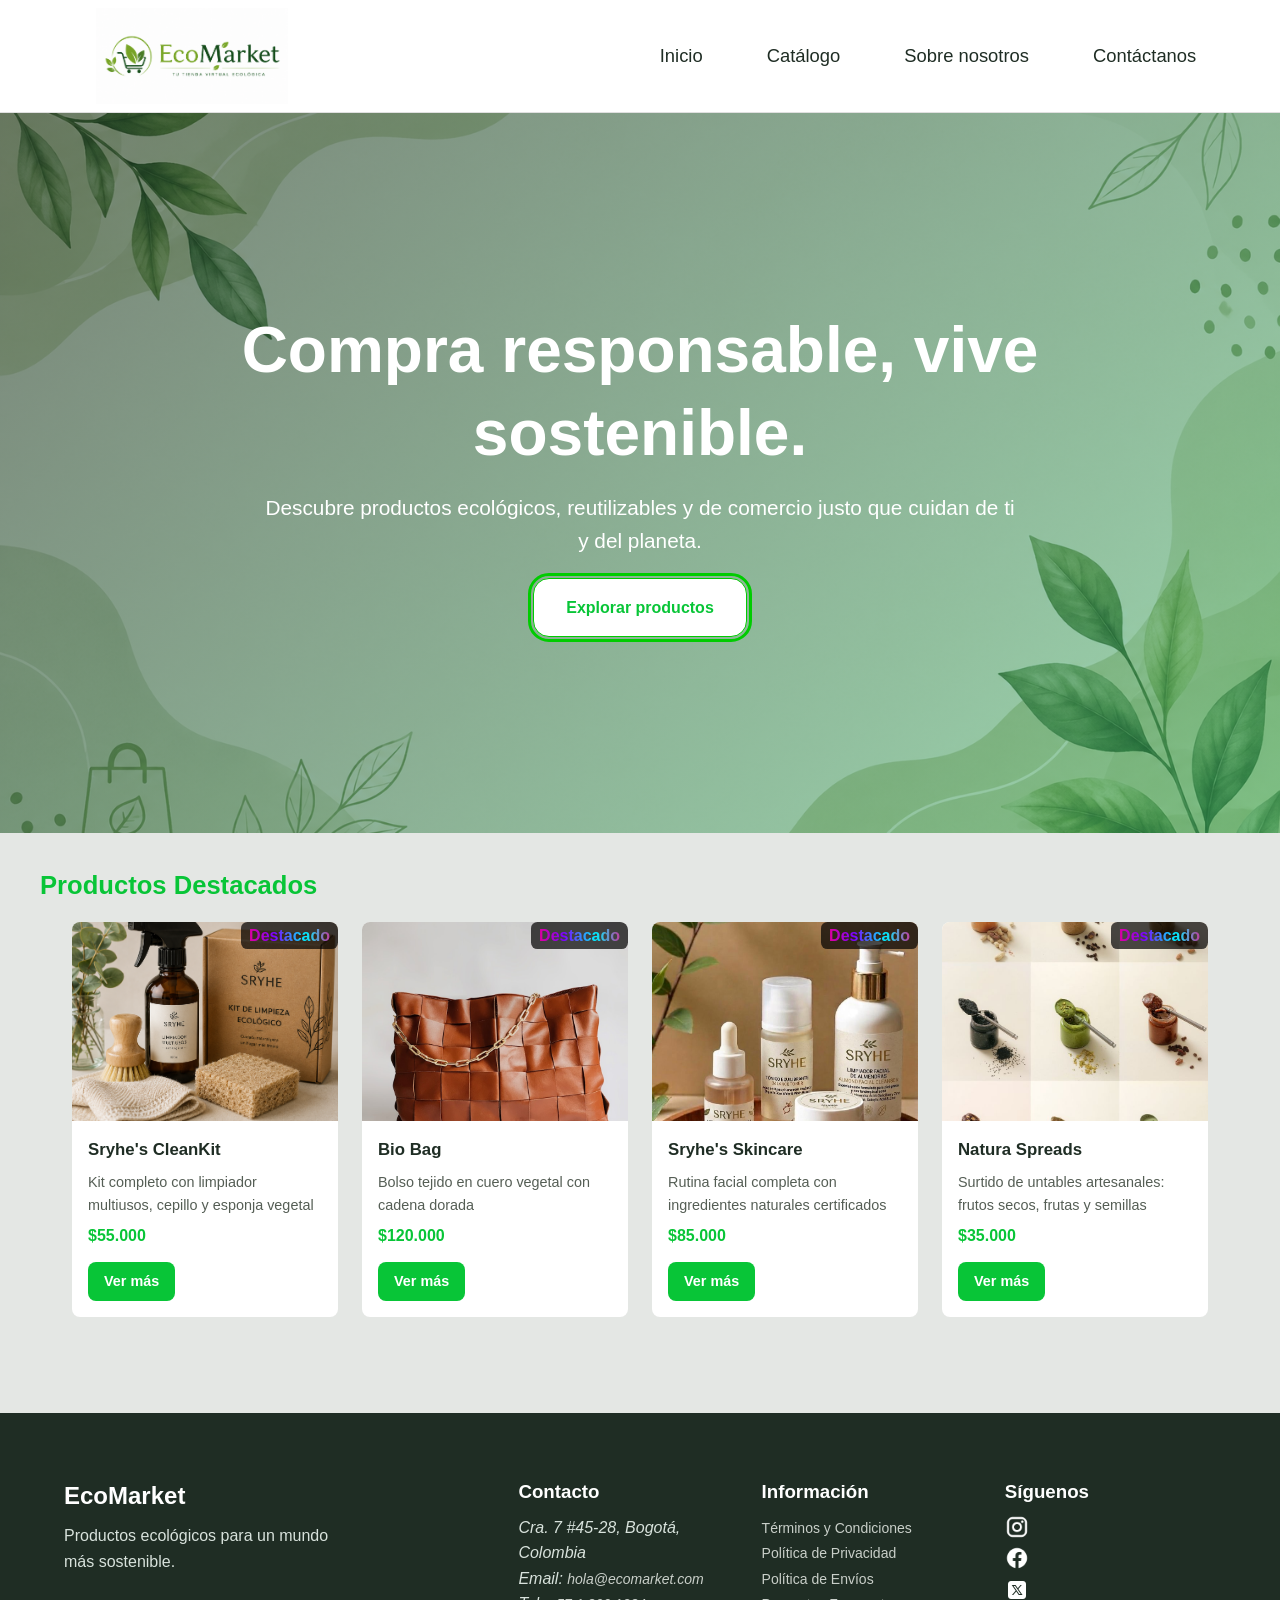
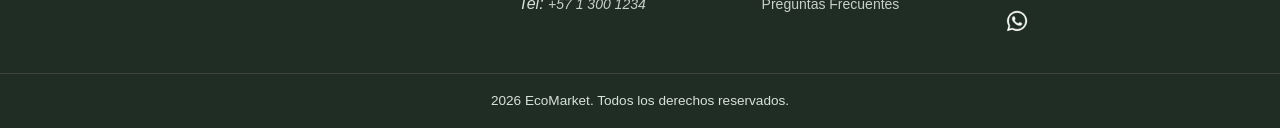
==== commit d1938f7f: "feat: Se mejora el diseño responsivo para celulares y tablets" ====
--- a/index.html
+++ b/index.html
@@ -20,15 +20,10 @@
             </div>
 
             <div class="ref-container">
-                <hr>
                 <a href="index.html">Inicio</a>
-                <hr>
-                <a href="/views/productos.html">Nuestros productos</a>
-                <hr>
+                <a href="/views/productos.html">Catálogo</a>
                 <a href="/views/sobre-nosotros.html">Sobre nosotros</a>
-                <hr>
                 <a href="/views/contacto.html">Contáctanos</a>
-                <hr>
             </div>
         </nav>
     </header>
@@ -66,7 +61,8 @@
                                 <h3>Sryhe's CleanKit</h3>
                                 <p>Kit completo con limpiador multiusos, cepillo y esponja vegetal</p>
                                 <span class="precio">$55.000</span>
-                                <a href="/views/productos.html#cat-hogar" class="card-button" title="Ver todos los productos de Hogar">Ver más</a>
+                                <a href="/views/productos.html#cat-hogar" class="card-button"
+                                    title="Ver todos los productos de Hogar">Ver más</a>
                             </div>
                         </article>
 
@@ -82,7 +78,8 @@
                                 <h3>Bio Bag</h3>
                                 <p>Bolso tejido en cuero vegetal con cadena dorada</p>
                                 <span class="precio">$120.000</span>
-                                <a href="/views/productos.html#cat-moda" class="card-button" title="Ver todos los productos de Moda">Ver más</a>
+                                <a href="/views/productos.html#cat-moda" class="card-button"
+                                    title="Ver todos los productos de Moda">Ver más</a>
                             </div>
                         </article>
 
@@ -98,7 +95,8 @@
                                 <h3>Sryhe's Skincare</h3>
                                 <p>Rutina facial completa con ingredientes naturales certificados</p>
                                 <span class="precio">$85.000</span>
-                                <a href="/views/productos.html#cat-cuidado-personal" class="card-button" title="Ver todos los productos de Cuidado Personal">Ver más</a>
+                                <a href="/views/productos.html#cat-cuidado-personal" class="card-button"
+                                    title="Ver todos los productos de Cuidado Personal">Ver más</a>
                             </div>
                         </article>
 
@@ -114,7 +112,8 @@
                                 <h3>Natura Spreads</h3>
                                 <p>Surtido de untables artesanales: frutos secos, frutas y semillas</p>
                                 <span class="precio">$35.000</span>
-                                <a href="/views/productos.html#cat-alimentos" class="card-button" title="Ver todos los productos de Alimentos">Ver más</a>
+                                <a href="/views/productos.html#cat-alimentos" class="card-button"
+                                    title="Ver todos los productos de Alimentos">Ver más</a>
                             </div>
                         </article>
                     </div>
--- a/css/main.css
+++ b/css/main.css
@@ -13,6 +13,10 @@
     box-sizing: border-box;
 }
 
+html {
+    scroll-behavior: smooth;
+}
+
 body {
     margin: 0;
     padding: 0;
--- a/css/layout.css
+++ b/css/layout.css
@@ -10,6 +10,7 @@
     position: sticky;
     top: 0;
     z-index: 1000;
+    background-color: white;
 }
 
 .main-nav {
@@ -18,28 +19,32 @@
     grid-template-areas:
         "logo stuff"
         "ref ref";
-    gap: 0.5rem 1rem;
-    align-items: center;
-    width: 100%;
+    border-bottom: 1px solid #e0e0e0;
+    width: 100%;
+    min-height: 5rem;
     background-color: white;
-    padding: 0.5rem 1rem;
-    border-bottom: 1px solid #e0e0e0;
 }
 
 .logo-container {
     grid-area: logo;
     display: flex;
     align-items: center;
-    height: 3rem;
+    height: 100%;
 }
 
 .ref-container {
+    width: 100vw;
+    position: fixed;
+    bottom: 0;
+    background-color: white;
     grid-area: ref;
     display: flex;
     flex-wrap: wrap;
-    gap: 0.5rem 1rem;
+    align-items: center;
+    gap: 1rem;
+    border-top: 1px solid #e0e0e0;
+    mix-blend-mode: multiply;
     justify-content: center;
-    align-items: center;
 }
 
 .stuff-container {
@@ -47,10 +52,6 @@
     display: flex;
     gap: 0.75rem;
     justify-self: end;
-}
-
-.main-nav hr {
-    display: none;
 }
 
 .hero,
@@ -291,8 +292,8 @@
     .main-nav {
         grid-template-columns: auto 1fr auto;
         grid-template-areas: "logo ref stuff";
-        padding: 0.5rem 2rem;
-        height: 10vh;
+        padding: 0.5rem 0rem;
+        height: auto;
     }
 
     .logo-container {
@@ -364,6 +365,18 @@
 @media (min-width: 1024px) {
     .main-nav {
         padding: 0.5rem 3rem;
+        height: auto;
+    }
+
+    .ref-container {
+        border: none;
+        position: static;
+        grid-area: ref;
+        display: flex;
+        flex-wrap: wrap;
+        align-items: center;
+        mix-blend-mode: normal;
+        gap: 4rem;
     }
 
     .card-container {
@@ -396,4 +409,4 @@
         grid-template-columns: 3fr 2fr;
         align-items: start;
     }
-}
+}
--- a/css/components.css
+++ b/css/components.css
@@ -1,21 +1,22 @@
 /* =========================
-   COMPONENTS - Mobile First
-   Tipografía de secciones, botones, cards, formularios,
-   filtros, paginación y elementos decorativos
+COMPONENTS - Mobile First
+Tipografía de secciones, botones, cards, formularios,
+filtros, paginación y elementos decorativos
    ========================= */
 
 
 /* --- Navegación --- */
 #logo {
+    padding-inline-start: 3rem;
     height: 100%;
-    max-height: 3rem;
-    width: auto;
+    max-height: fit-content;
+    width: 15rem;
     object-fit: contain;
 }
 
 .ref-container a {
-    position: relative;
-    font-size: 0.9rem;
+    padding-block: 1.5rem;
+    font-size: 0.8rem;
     color: var(--color-text);
     text-decoration: none;
     white-space: nowrap;
@@ -727,15 +728,6 @@
     display: none;
 }
 
-
-/* === Filtro por URL hash (al venir de "Ver más" en la home) ===
-   Los anchors invisibles #cat-X dentro de .catalog reciben :target
-   cuando la URL trae el hash correspondiente. Mediante :has() la
-   condición sube al .catalog y se ocultan las cards que no son de
-   esa categoría.
-
-   Se desactiva en cuanto el usuario interactúa con CUALQUIER filtro
-   del sidebar; a partir de ahí manda la lógica de checkboxes. */
 .cat-anchor {
     position: absolute;
     width: 0;
@@ -855,8 +847,17 @@
    Desktop (>=1024px)
    ========================= */
 @media (min-width: 1024px) {
+
     .ref-container a {
-        font-size: 0.95rem;
+        position: relative;
+        font-size: 1.15rem;
+        color: var(--color-text);
+        text-decoration: none;
+        white-space: nowrap;
+    }
+
+    .ref-container a:hover::after {
+        top: 45%;
     }
 
     #titulo {
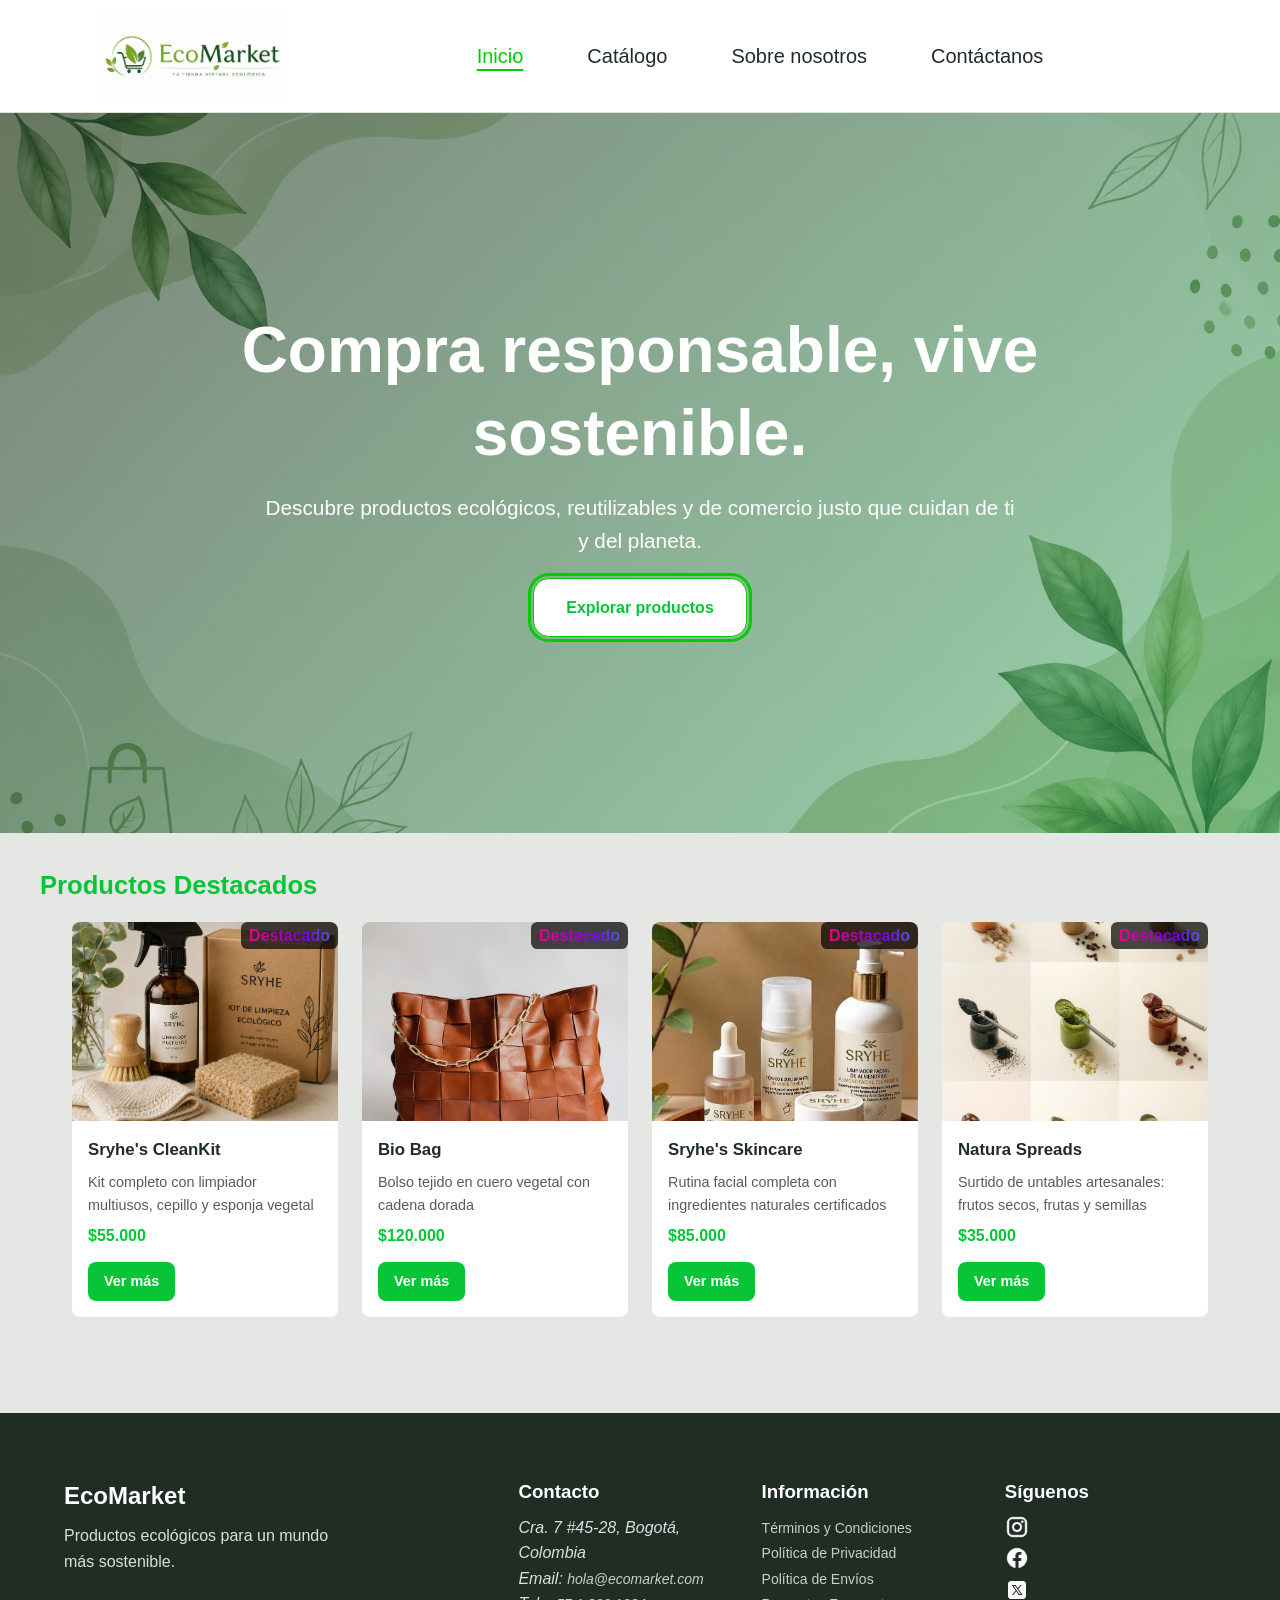
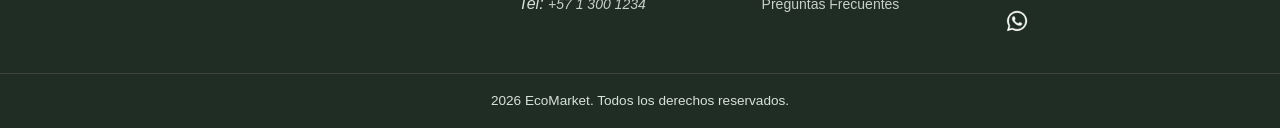
==== commit b775a695: "feat: Nuevas mejoras en la responsividad de algunas secciones y una nueva interacción" ====
--- a/index.html
+++ b/index.html
@@ -20,7 +20,7 @@
             </div>
 
             <div class="ref-container">
-                <a href="index.html">Inicio</a>
+                <a id="active" href="index.html">Inicio</a>
                 <a href="/views/productos.html">Catálogo</a>
                 <a href="/views/sobre-nosotros.html">Sobre nosotros</a>
                 <a href="/views/contacto.html">Contáctanos</a>
--- a/css/layout.css
+++ b/css/layout.css
@@ -294,6 +294,7 @@
         grid-template-areas: "logo ref stuff";
         padding: 0.5rem 0rem;
         height: auto;
+        justify-content: space-between;
     }
 
     .logo-container {
@@ -303,6 +304,9 @@
     .ref-container {
         gap: 1rem;
         justify-content: center;
+        position: static;
+        border: none;
+        width: auto;
     }
 
     .main-nav hr {
@@ -369,8 +373,6 @@
     }
 
     .ref-container {
-        border: none;
-        position: static;
         grid-area: ref;
         display: flex;
         flex-wrap: wrap;
--- a/css/components.css
+++ b/css/components.css
@@ -26,6 +26,15 @@
     color: var(--color-btn-hvr);
 }
 
+.ref-container #active {
+    color: hsl(120, 100%, 40%);
+    text-decoration: underline;
+    text-underline-offset: 0.4rem;
+}
+
+#active:hover::after {
+    animation: none;
+}
 
 /* --- Hero / Headings de página --- */
 #titulo {
@@ -225,20 +234,27 @@
 
 .card-tag-text {
     padding: 0.05rem 0.5rem;
-    background: linear-gradient(to right, #ff007f, #7f00ff, #00f0ff, #ff007f);
+    background: linear-gradient(to right,
+            rgba(255, 0, 127, 0.95),
+            rgba(127, 0, 255, 0.85),
+            rgba(0, 240, 255, 0.9),
+            rgba(255, 0, 127, 0.95));
+    background-size: 200%;
     -webkit-background-clip: text;
     background-clip: text;
     color: transparent;
     font-weight: bold;
+    z-index: 2;
+    border-radius: 1rem;
+    animation: rainbowTag 3s linear infinite;
+}
+
+.card-tag-bg {
+    position: absolute;
+    inset: 0;
+    background: rgba(0, 0, 0, 0.7);
+    border-radius: 0.4rem;
     z-index: 1;
-}
-
-.card-tag-bg {
-    position: absolute;
-    inset: 0;
-    background-color: rgba(0, 0, 0, 0.7);
-    border-radius: 0.4rem;
-    z-index: 0;
 }
 
 .card-stock {
@@ -458,6 +474,7 @@
 
 /* --- History --- */
 .history-img-wrap {
+    position: relative;
     width: 100%;
     max-width: 500px;
     border-radius: 1rem;
@@ -470,6 +487,35 @@
     height: 100%;
     object-fit: cover;
     aspect-ratio: 4/3;
+}
+
+.history-title {
+    font-size: 3rem;
+    position: absolute;
+    width: 0;
+    top: 28%;
+    left: 18%;
+    color: hsl(120, 100%, 30%);
+    overflow: hidden;
+    white-space: nowrap;
+
+    animation: typing 2s steps(40) forwards 8s;
+}
+
+.history-context {
+    width: 0;
+    font-size: 1.8rem;
+    position: absolute;
+    bottom: 25%;
+    left: 25%;
+    color: hsl(120, 100%, 40%);
+    overflow: hidden;
+    white-space: nowrap;
+    animation: typing 2s steps(40) forwards 10s;
+}
+
+.history-text p {
+    font-size: 1.2rem;
 }
 
 
@@ -788,6 +834,10 @@
     animation: movingline 0.5s ease forwards;
 }
 
+.ref-container a:hover::after {
+    top: 10%;
+}
+
 .footer-title {
     color: white;
 }
@@ -797,6 +847,11 @@
    Tablet (>=720px)
    ========================= */
 @media (min-width: 720px) {
+
+    .ref-container a {
+        font-size: 1.35rem;
+    }
+
     #titulo {
         font-size: 3rem;
     }
@@ -811,6 +866,16 @@
 
     .about-hero-desc {
         font-size: 1.15rem;
+    }
+
+    .history-title {
+        top: 30%;
+        left: 25%;
+    }
+
+    .history-context {
+        bottom: 34%;
+        left: 31%;
     }
 
     .contact-intro-title {
@@ -850,7 +915,7 @@
 
     .ref-container a {
         position: relative;
-        font-size: 1.15rem;
+        font-size: 1.25rem;
         color: var(--color-text);
         text-decoration: none;
         white-space: nowrap;
--- a/css/animations.css
+++ b/css/animations.css
@@ -58,4 +58,27 @@
         opacity: 1;
         transform: translateY(0);
     }
+}
+
+
+@keyframes rainbowTag {
+    0% {
+        background-position: 0% 50%;
+        opacity: 0.9;
+    }
+
+    50% {
+        background-position: 100% 50%;
+        opacity: 1;
+    }
+}
+
+@keyframes typing {
+    from {
+        width: 0;
+    }
+
+    to {
+        width: 100%;
+    }
 }
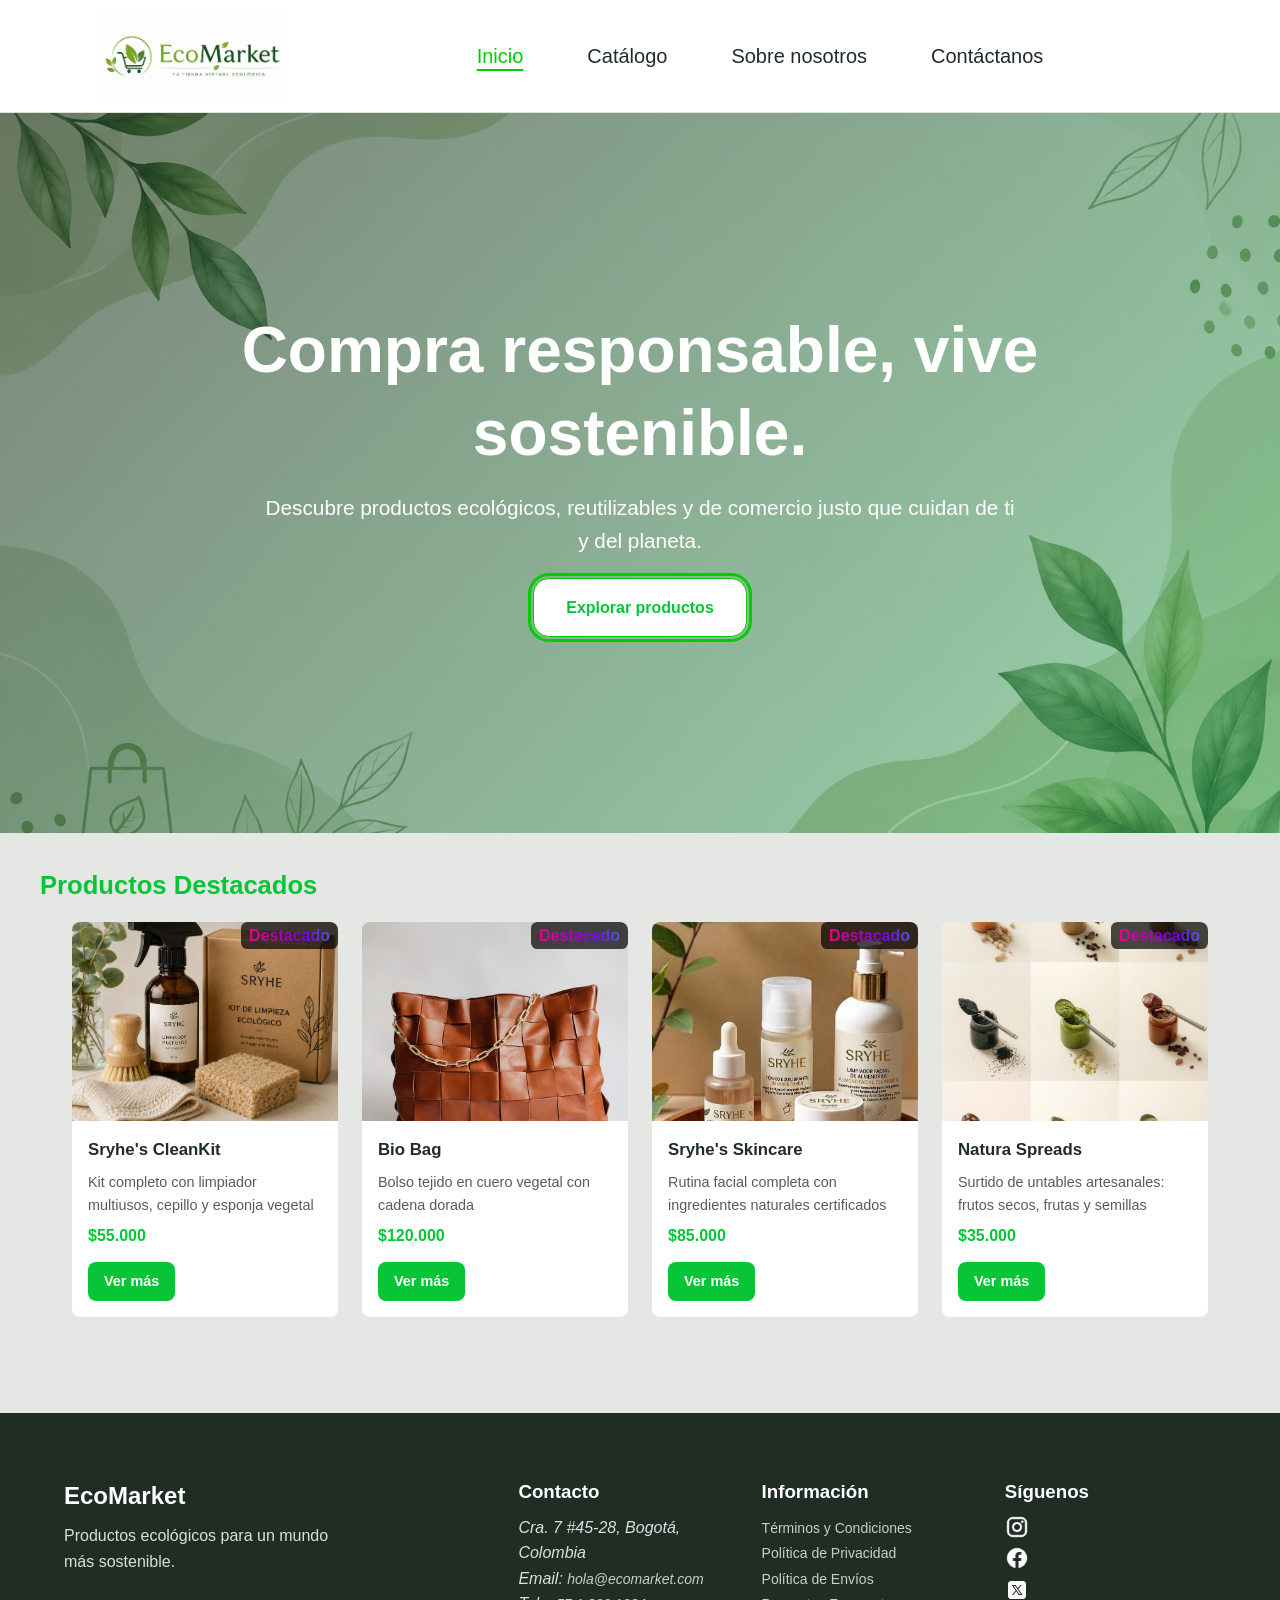
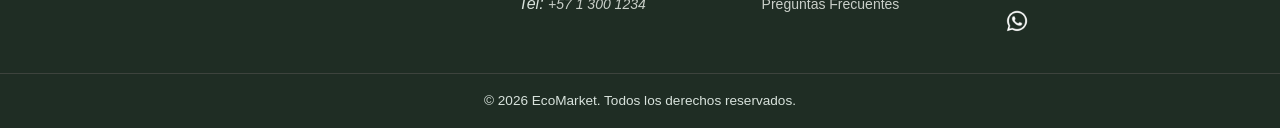
==== commit 84fbc15c: "feat: minor fixes/arreglos menores" ====
--- a/index.html
+++ b/index.html
@@ -179,7 +179,7 @@
         </div>
 
         <div class="footer-bottom">
-            <p>2026 EcoMarket. Todos los derechos reservados.</p>
+            <p>&copy; 2026 EcoMarket. Todos los derechos reservados.</p>
         </div>
     </footer>
 </body>
--- a/css/layout.css
+++ b/css/layout.css
@@ -1,7 +1,7 @@
-/* =========================
-   LAYOUT - Mobile First
-   Header, secciones, grids y footer
-   ========================= */
+/*LAYOUT - Mobile First*/
+
+
+/*COMÚN*/
 
 .presentacion {
     color: white;
@@ -15,10 +15,10 @@
 
 .main-nav {
     display: grid;
-    grid-template-columns: auto 1fr;
+    grid-template-columns: 1fr;
     grid-template-areas:
-        "logo stuff"
-        "ref ref";
+        "logo"
+        "ref";
     border-bottom: 1px solid #e0e0e0;
     width: 100%;
     min-height: 5rem;
@@ -45,13 +45,6 @@
     border-top: 1px solid #e0e0e0;
     mix-blend-mode: multiply;
     justify-content: center;
-}
-
-.stuff-container {
-    grid-area: stuff;
-    display: flex;
-    gap: 0.75rem;
-    justify-self: end;
 }
 
 .hero,
@@ -72,110 +65,114 @@
     background-repeat: no-repeat;
 }
 
+.hero-content,
+.about-hero-content {
+    display: flex;
+    flex-direction: column;
+    align-items: center;
+    gap: 1rem;
+    max-width: 100ch;
+}
+
+.site-footer {
+    margin-top: 4rem;
+    color: #d8e2dc;
+    background-color: var(--color-text);
+}
+
+.footer-container {
+    display: grid;
+    grid-template-columns: 1fr;
+    gap: 2rem;
+    width: 100%;
+    max-width: 1200px;
+    margin-inline: auto;
+    padding: 3rem 1rem 2rem;
+}
+
+.footer-section {
+    display: flex;
+    flex-direction: column;
+    gap: 0.5rem;
+}
+
+.footer-section li {
+    list-style: none;
+}
+
+.footer-brand {
+    max-width: 30ch;
+}
+
+.footer-bottom {
+    text-align: center;
+    padding: 1rem;
+    font-size: 0.85rem;
+    border-top: 1px solid hsl(120, 5%, 25%);
+}
+
+
+/*index.html*/
+
 .hero {
     min-height: 70vh;
     padding: 2rem 1rem;
 }
 
+.products {
+    width: 100%;
+    padding-block: 2rem;
+}
+
+.product-container {
+    width: 100%;
+    max-width: 1200px;
+    margin-inline: auto;
+}
+
+.category {
+    display: flex;
+    flex-direction: column;
+    gap: 1rem;
+}
+
+.card-container {
+    display: grid;
+    grid-template-columns: 1fr;
+    padding-inline: 1rem;
+    gap: 1.5rem;
+}
+
+
+/*productos.html*/
+
+.catalog {
+    display: grid;
+    grid-template-columns: 1fr;
+    gap: 1.5rem;
+    max-width: 1400px;
+    margin-inline: auto;
+    padding: 1.5rem 1rem;
+}
+
+.catalog-main {
+    display: flex;
+    flex-direction: column;
+    gap: 1.25rem;
+}
+
+.catalog-grid {
+    display: grid;
+    grid-template-columns: 1fr;
+    gap: 1.25rem;
+}
+
+
+/*sobre-nosotros.html*/
+
 .about-hero {
     min-height: 40vh;
     padding: 3rem 1rem;
-}
-
-.contact-intro {
-    min-height: 90vh;
-    gap: 1.5rem;
-    padding: 3rem 1rem;
-}
-
-.hero-content,
-.about-hero-content {
-    display: flex;
-    flex-direction: column;
-    align-items: center;
-    gap: 1rem;
-    max-width: 100ch;
-}
-
-.contact-intro-questions {
-    display: flex;
-    flex-direction: column;
-    gap: 1.25rem;
-    width: 100%;
-    max-width: 1000px;
-    align-items: center;
-}
-
-.contact-question {
-    display: flex;
-    flex-direction: column;
-    align-items: center;
-    gap: 0.5rem;
-}
-
-.contact-body {
-    width: 100%;
-    padding-block: 3rem;
-    display: none;
-}
-
-.contact-body:target {
-    display: block;
-    animation: fadeIn 0.5s ease-out;
-}
-
-.contact-body-container {
-    display: grid;
-    grid-template-columns: 1fr;
-    gap: 2rem;
-    max-width: 1200px;
-    margin-inline: auto;
-    padding-inline: 1rem;
-}
-
-.products {
-    width: 100%;
-    padding-block: 2rem;
-}
-
-.product-container {
-    width: 100%;
-    max-width: 1200px;
-    margin-inline: auto;
-}
-
-.category {
-    display: flex;
-    flex-direction: column;
-    gap: 1rem;
-}
-
-.card-container {
-    display: grid;
-    grid-template-columns: 1fr;
-    padding-inline: 1rem;
-    gap: 1.5rem;
-}
-
-.catalog {
-    display: grid;
-    grid-template-columns: 1fr;
-    gap: 1.5rem;
-    max-width: 1400px;
-    margin-inline: auto;
-    padding: 1.5rem 1rem;
-}
-
-.catalog-main {
-    display: flex;
-    flex-direction: column;
-    gap: 1.25rem;
-}
-
-.catalog-grid {
-    display: grid;
-    grid-template-columns: 1fr;
-    gap: 1.25rem;
 }
 
 .history {
@@ -243,55 +240,61 @@
     padding-bottom: 1rem;
 }
 
-.site-footer {
-    margin-top: 4rem;
-    color: #d8e2dc;
-    background-color: var(--color-text);
-}
-
-.footer-container {
+
+/*contacto.html*/
+
+.contact-intro {
+    min-height: 90vh;
+    gap: 1.5rem;
+    padding: 3rem 1rem;
+}
+
+.contact-intro-questions {
+    display: flex;
+    flex-direction: column;
+    gap: 1.25rem;
+    width: 100%;
+    max-width: 1000px;
+    align-items: center;
+}
+
+.contact-question {
+    display: flex;
+    flex-direction: column;
+    align-items: center;
+    gap: 0.5rem;
+}
+
+.contact-body {
+    width: 100%;
+    padding-block: 3rem;
+    display: none;
+}
+
+.contact-body:target {
+    display: block;
+    animation: fadeIn 0.5s ease-out;
+}
+
+.contact-body-container {
     display: grid;
     grid-template-columns: 1fr;
     gap: 2rem;
-    width: 100%;
-    max-width: 1200px;
-    margin-inline: auto;
-    padding: 3rem 1rem 2rem;
-}
-
-.footer-section {
-    display: flex;
-    flex-direction: column;
-    gap: 0.5rem;
-}
-
-.footer-section li {
-    list-style: none;
-}
-
-.footer-brand {
-    max-width: 30ch;
-}
-
-.footer-bottom {
-    text-align: center;
-    padding: 1rem;
-    font-size: 0.85rem;
-    border-top: 1px solid hsl(120, 5%, 25%);
-}
-
-
-/* =========================
-   Tablet (>=720px)
-   ========================= */
+    max-width: 1200px;
+    margin-inline: auto;
+    padding-inline: 1rem;
+}
+
+
+/*Tablet (>=720px)*/
 @media (min-width: 720px) {
     .presentacion {
         font-size: 1.1rem;
     }
 
     .main-nav {
-        grid-template-columns: auto 1fr auto;
-        grid-template-areas: "logo ref stuff";
+        grid-template-columns: auto 1fr;
+        grid-template-areas: "logo ref";
         padding: 0.5rem 0rem;
         height: auto;
         justify-content: space-between;
@@ -363,9 +366,7 @@
 }
 
 
-/* =========================
-   Desktop (>=1024px)
-   ========================= */
+/*Desktop (>=1024px)*/
 @media (min-width: 1024px) {
     .main-nav {
         padding: 0.5rem 3rem;
--- a/css/components.css
+++ b/css/components.css
@@ -1,11 +1,9 @@
-/* =========================
-COMPONENTS - Mobile First
-Tipografía de secciones, botones, cards, formularios,
-filtros, paginación y elementos decorativos
-   ========================= */
-
-
-/* --- Navegación --- */
+/* Mobile First */
+
+
+/* COSAS EN COMÚN */
+
+/* Nav */
 #logo {
     padding-inline-start: 3rem;
     height: 100%;
@@ -36,61 +34,26 @@
     animation: none;
 }
 
-/* --- Hero / Headings de página --- */
-#titulo {
-    font-weight: bolder;
-    font-size: 2rem;
-    line-height: 1.3;
-}
-
-.hero-desc {
-    display: flex;
-    flex-direction: column;
-    align-items: center;
-    gap: 1.25rem;
-}
-
-.hero-desc p {
-    max-width: 70ch;
-    font-size: 1rem;
-}
-
-.about-hero-title {
-    font-size: 1.8rem;
-    font-weight: bolder;
-    text-shadow: 0.125rem 0.125rem 0.3125rem rgb(28, 137, 57);
-    line-height: 1.3;
-}
-
-.about-hero-desc {
-    font-size: 1rem;
-}
-
+/* Heros de página*/
+.about-hero-title,
 .contact-intro-title {
     font-size: 1.8rem;
     font-weight: bolder;
     text-shadow: 0.125rem 0.125rem 0.3125rem rgb(28, 137, 57);
     line-height: 1.3;
+}
+
+.contact-intro-title {
     max-width: 20ch;
+}
+
+.about-hero-desc,
+.contact-intro-desc {
+    font-size: 1rem;
 }
 
 .contact-intro-desc {
     max-width: 40ch;
-    font-size: 1rem;
-}
-
-.contact-intro-line {
-    display: block;
-    width: 0.18rem;
-    height: 0;
-    background: linear-gradient(to bottom, white, var(--color-btn-hvr));
-    border-radius: 1rem;
-    transform-origin: top;
-}
-
-.contact-intro:hover .contact-intro-line {
-    animation: drawLine 0.7s ease-out forwards;
-    animation-delay: var(--line-delay, 0s);
 }
 
 .section-title {
@@ -104,8 +67,122 @@
     font-size: 1.3rem;
 }
 
-
-/* --- Botones --- */
+/* Cards base*/
+.card {
+    border-radius: 0.5rem;
+    overflow: hidden;
+    background-color: white;
+    transition: transform 0.3s ease, box-shadow 0.3s ease;
+}
+
+.card:hover {
+    transform: translateY(-8px);
+    box-shadow: 0 12px 24px rgba(8, 197, 55, 0.18);
+}
+
+.card-img-wrap {
+    width: 100%;
+    position: relative;
+}
+
+.card img {
+    display: block;
+    width: 100%;
+    aspect-ratio: 4/3;
+    object-fit: cover;
+}
+
+.card-info {
+    display: flex;
+    flex-direction: column;
+    gap: 0.4rem;
+    padding: 1rem;
+}
+
+.card-info h3 {
+    font-size: 1.05rem;
+    color: var(--color-text);
+}
+
+.card-info p {
+    font-size: 0.9rem;
+    color: hsl(120, 5%, 35%);
+}
+
+.precio {
+    font-weight: bold;
+    color: var(--color-btn-hvr);
+}
+
+.footer-section a {
+    position: relative;
+    color: hsl(120, 5%, 80%);
+    text-decoration: none;
+    font-size: 0.875rem;
+}
+
+.footer-section a:hover {
+    color: hsl(120, 50%, 70%);
+}
+
+.footer-section a:hover::after,
+.ref-container a:hover::after {
+    content: "";
+    position: absolute;
+    height: 1rem;
+    width: 0.1rem;
+    left: 0%;
+    top: 17%;
+    border-bottom: 0.1rem solid hsl(120, 50%, 60%);
+    animation: movingline 0.5s ease forwards;
+}
+
+.ref-container a:hover::after {
+    top: 10%;
+}
+
+.footer-title {
+    color: white;
+}
+
+.social-link img {
+    width: 1.5rem;
+    height: 1.5rem;
+    object-fit: contain;
+    filter: invert(1);
+    transition: transform 0.25s ease, filter 0.25s ease;
+}
+
+.social-link:hover img {
+    transform: scale(1.2);
+    filter: invert(72%) sepia(35%) saturate(680%) hue-rotate(75deg) brightness(92%);
+}
+
+.social-link:hover::after {
+    content: none;
+}
+
+
+/*index.html*/
+
+#titulo {
+    font-weight: bolder;
+    font-size: 2rem;
+    line-height: 1.3;
+}
+
+.hero-desc {
+    display: flex;
+    flex-direction: column;
+    align-items: center;
+    gap: 1.25rem;
+}
+
+.hero-desc p {
+    max-width: 70ch;
+    font-size: 1rem;
+}
+
 .cta-button {
     position: relative;
     display: inline-block;
@@ -144,17 +221,6 @@
 
 .cta-button:focus::before {
     animation: pulse 0.3s ease-out;
-}
-
-.contact-intro-button {
-    display: inline-block;
-    color: var(--color-btn-hvr);
-    padding: 0.8rem 1.75rem;
-    background-color: white;
-    border-radius: 1rem;
-    border: 1px solid hsl(120, 100%, 40%);
-    text-decoration: none;
-    font-weight: bold;
 }
 
 .card-button {
@@ -173,54 +239,6 @@
 .card-button:hover {
     background-color: hsl(120, 100%, 35%);
     transform: scale(1.05);
-}
-
-
-/* --- Cards de producto --- */
-.card {
-    border-radius: 0.5rem;
-    overflow: hidden;
-    background-color: white;
-    transition: transform 0.3s ease, box-shadow 0.3s ease;
-}
-
-.card:hover {
-    transform: translateY(-8px);
-    box-shadow: 0 12px 24px rgba(8, 197, 55, 0.18);
-}
-
-.card-img-wrap {
-    width: 100%;
-    position: relative;
-}
-
-.card img {
-    display: block;
-    width: 100%;
-    aspect-ratio: 4/3;
-    object-fit: cover;
-}
-
-.card-info {
-    display: flex;
-    flex-direction: column;
-    gap: 0.4rem;
-    padding: 1rem;
-}
-
-.card-info h3 {
-    font-size: 1.05rem;
-    color: var(--color-text);
-}
-
-.card-info p {
-    font-size: 0.9rem;
-    color: hsl(120, 5%, 35%);
-}
-
-.precio {
-    font-weight: bold;
-    color: var(--color-btn-hvr);
 }
 
 .card-tag {
@@ -257,6 +275,9 @@
     z-index: 1;
 }
 
+
+/*productos.html*/
+
 .card-stock {
     position: absolute;
     top: 0.5rem;
@@ -277,7 +298,6 @@
     background-color: #e74c3c;
 }
 
-/* Header del card-info: título + corazón en una sola fila */
 .card-header {
     display: flex;
     align-items: flex-start;
@@ -292,8 +312,6 @@
     flex: 1;
 }
 
-/* Botón corazón — checkbox oculto dentro del <label> que persiste el estado
-   sin JavaScript, sin hash en la URL y permite tantos favoritos como quieras. */
 .card-fav {
     position: relative;
     display: flex;
@@ -311,7 +329,6 @@
     transition: transform 0.2s ease, color 0.2s ease, background-color 0.2s ease, box-shadow 0.2s ease;
 }
 
-/* checkbox invisible pero sigue siendo focuseable con teclado */
 .card-fav-toggle {
     position: absolute;
     width: 1px;
@@ -327,7 +344,6 @@
     box-shadow: 0 2px 8px rgba(231, 76, 60, 0.25);
 }
 
-/* Estado favorito: clic toggleó el checkbox interno */
 .card-fav:has(.card-fav-toggle:checked) {
     color: #e74c3c;
     background-color: white;
@@ -335,14 +351,11 @@
     animation: bigsmall 0.4s ease;
 }
 
-/* Accesibilidad: outline visible cuando se navega con teclado */
 .card-fav:has(.card-fav-toggle:focus-visible) {
     outline: 2px solid var(--color-btn-hvr);
     outline-offset: 2px;
 }
 
-
-/* --- Etiqueta de categoría sobre la imagen del producto --- */
 .product-tag {
     position: absolute;
     top: 0.5rem;
@@ -358,11 +371,6 @@
     z-index: 2;
 }
 
-/* Colores por categoría — acordes a lo que representa cada una:
-   hogar → sienna (madera, cerámica, hogar cálido)
-   moda → plum (textiles, elegancia)
-   cuidado-personal → teal (frescura, limpieza, agua)
-   alimentos → ámbar (comida, calidez, apetito)                  */
 .card[data-category="hogar"] .product-tag {
     background-color: #a0522d;
 }
@@ -379,8 +387,86 @@
     background-color: #c2410c;
 }
 
-
-/* --- Principios --- */
+.filters {
+    background-color: white;
+    border-radius: 1rem;
+    padding: 1.25rem;
+    box-shadow: 0 4px 12px rgba(0, 0, 0, 0.05);
+    display: flex;
+    flex-direction: column;
+    gap: 1.25rem;
+}
+
+.filters-block {
+    display: flex;
+    flex-direction: column;
+    gap: 0.5rem;
+}
+
+.filters-title {
+    color: var(--color-btn-hvr);
+    font-size: 1rem;
+    border-bottom: 2px solid var(--color-bg);
+    padding-bottom: 0.4rem;
+}
+
+.filters-list {
+    list-style: none;
+    display: flex;
+    flex-direction: column;
+    gap: 0.4rem;
+}
+
+.filters-list label {
+    display: flex;
+    align-items: center;
+    gap: 0.5rem;
+    cursor: pointer;
+    font-size: 0.9rem;
+    transition: color 0.2s ease;
+}
+
+.filters-list label:hover {
+    color: var(--color-btn-hvr);
+}
+
+.filters-list input[type="checkbox"] {
+    accent-color: var(--color-btn-hvr);
+    width: 1rem;
+    height: 1rem;
+}
+
+.catalog:has(.filter-cat:checked):not(:has(#filter-hogar:checked)) .card[data-category="hogar"],
+.catalog:has(.filter-cat:checked):not(:has(#filter-moda:checked)) .card[data-category="moda"],
+.catalog:has(.filter-cat:checked):not(:has(#filter-cuidado:checked)) .card[data-category="cuidado-personal"],
+.catalog:has(.filter-cat:checked):not(:has(#filter-alimentos:checked)) .card[data-category="alimentos"],
+.catalog:has(.filter-price:checked):not(:has(#price-low:checked)) .card[data-price="price-low"],
+.catalog:has(.filter-price:checked):not(:has(#price-mid:checked)) .card[data-price="price-mid"],
+.catalog:has(.filter-price:checked):not(:has(#price-high:checked)) .card[data-price="price-high"],
+.catalog:has(.filter-price:checked):not(:has(#price-premium:checked)) .card[data-price="price-premium"],
+.catalog:has(.filter-stock:checked):not(:has(#filter-instock:checked)) .card[data-stock="in"],
+.catalog:has(.filter-stock:checked):not(:has(#filter-outstock:checked)) .card[data-stock="out"] {
+    display: none;
+}
+
+.cat-anchor {
+    position: absolute;
+    width: 0;
+    height: 0;
+    opacity: 0;
+    pointer-events: none;
+}
+
+.catalog:has(#cat-hogar:target):not(:has(.filters input:checked)) .card:not([data-category="hogar"]),
+.catalog:has(#cat-moda:target):not(:has(.filters input:checked)) .card:not([data-category="moda"]),
+.catalog:has(#cat-cuidado-personal:target):not(:has(.filters input:checked)) .card:not([data-category="cuidado-personal"]),
+.catalog:has(#cat-alimentos:target):not(:has(.filters input:checked)) .card:not([data-category="alimentos"]) {
+    display: none;
+}
+
+
+/*sobre-nosotros.html*/
+
 .principle-item {
     background-color: var(--color-bg);
     padding: 1.25rem;
@@ -412,8 +498,6 @@
     font-size: 1.05rem;
 }
 
-
-/* --- Testimonios --- */
 .testimonial-card {
     flex: 0 0 85%;
     scroll-snap-align: center;
@@ -471,8 +555,6 @@
     color: var(--color-btn-hvr);
 }
 
-
-/* --- History --- */
 .history-img-wrap {
     position: relative;
     width: 100%;
@@ -493,13 +575,12 @@
     font-size: 3rem;
     position: absolute;
     width: 0;
-    top: 28%;
-    left: 18%;
+    top: 27%;
+    left: 14%;
     color: hsl(120, 100%, 30%);
     overflow: hidden;
     white-space: nowrap;
-
-    animation: typing 2s steps(40) forwards 8s;
+    animation: typing 2s steps(40) forwards 3.5s;
 }
 
 .history-context {
@@ -507,19 +588,44 @@
     font-size: 1.8rem;
     position: absolute;
     bottom: 25%;
-    left: 25%;
+    left: 22%;
     color: hsl(120, 100%, 40%);
     overflow: hidden;
     white-space: nowrap;
-    animation: typing 2s steps(40) forwards 10s;
+    animation: typing 2s steps(40) forwards 5.5s;
 }
 
 .history-text p {
     font-size: 1.2rem;
 }
 
-
-/* --- Formulario de contacto --- */
+/*contacto.html*/
+
+.contact-intro-line {
+    display: block;
+    width: 0.18rem;
+    height: 0;
+    background: linear-gradient(to bottom, white, var(--color-btn-hvr));
+    border-radius: 1rem;
+    transform-origin: top;
+}
+
+.contact-intro:hover .contact-intro-line {
+    animation: drawLine 0.7s ease-out forwards;
+    animation-delay: var(--line-delay, 0s);
+}
+
+.contact-intro-button {
+    display: inline-block;
+    color: var(--color-btn-hvr);
+    padding: 0.8rem 1.75rem;
+    background-color: white;
+    border-radius: 1rem;
+    border: 1px solid hsl(120, 100%, 40%);
+    text-decoration: none;
+    font-weight: bold;
+}
+
 .contact-form {
     display: flex;
     flex-direction: column;
@@ -586,8 +692,6 @@
     transform: translateY(-2px);
 }
 
-
-/* --- Contact info: mapa y redes --- */
 .contact-info {
     display: flex;
     flex-direction: column;
@@ -669,8 +773,6 @@
     color: white;
 }
 
-/* Iconos PNG dentro del círculo de contacto (fondo blanco → iconos negros tal cual;
-   en hover el fondo se vuelve verde, así que invertimos a blanco) */
 .contact-social-link img {
     width: 1.5rem;
     height: 1.5rem;
@@ -683,171 +785,8 @@
 }
 
 
-/* --- Sidebar filtros y buscador --- */
-.filters {
-    background-color: white;
-    border-radius: 1rem;
-    padding: 1.25rem;
-    box-shadow: 0 4px 12px rgba(0, 0, 0, 0.05);
-    display: flex;
-    flex-direction: column;
-    gap: 1.25rem;
-}
-
-.filters-block {
-    display: flex;
-    flex-direction: column;
-    gap: 0.5rem;
-}
-
-.filters-title {
-    color: var(--color-btn-hvr);
-    font-size: 1rem;
-    border-bottom: 2px solid var(--color-bg);
-    padding-bottom: 0.4rem;
-}
-
-.filters-list {
-    list-style: none;
-    display: flex;
-    flex-direction: column;
-    gap: 0.4rem;
-}
-
-.filters-list label {
-    display: flex;
-    align-items: center;
-    gap: 0.5rem;
-    cursor: pointer;
-    font-size: 0.9rem;
-    transition: color 0.2s ease;
-}
-
-.filters-list label:hover {
-    color: var(--color-btn-hvr);
-}
-
-.filters-list input[type="checkbox"] {
-    accent-color: var(--color-btn-hvr);
-    width: 1rem;
-    height: 1rem;
-}
-
-.filters-range {
-    accent-color: var(--color-btn-hvr);
-    width: 100%;
-}
-
-.filters-range-labels {
-    display: flex;
-    justify-content: space-between;
-    font-size: 0.8rem;
-    color: hsl(120, 5%, 35%);
-}
-
-
-/* === Filtros del catálogo ===
-   Lógica: sin selección en un grupo = ese grupo no filtra (muestra todo).
-   Con 1+ marcado, sólo se muestran las cards que coincidan con lo marcado.
-   Los tres grupos (categoría, precio, stock) se combinan con AND.
-
-   Cómo se lee cada regla:
-   - :has(.filter-X:checked) → "hay al menos uno marcado en este grupo"
-   - :not(:has(#filter-Y:checked)) → "...pero ESTE específico no lo está"
-   → ocultar las cards de ese tipo. */
-
-/* Categoría */
-.catalog:has(.filter-cat:checked):not(:has(#filter-hogar:checked)) .card[data-category="hogar"],
-.catalog:has(.filter-cat:checked):not(:has(#filter-moda:checked)) .card[data-category="moda"],
-.catalog:has(.filter-cat:checked):not(:has(#filter-cuidado:checked)) .card[data-category="cuidado-personal"],
-.catalog:has(.filter-cat:checked):not(:has(#filter-alimentos:checked)) .card[data-category="alimentos"],
-
-/* Rango de precio */
-.catalog:has(.filter-price:checked):not(:has(#price-low:checked)) .card[data-price="price-low"],
-.catalog:has(.filter-price:checked):not(:has(#price-mid:checked)) .card[data-price="price-mid"],
-.catalog:has(.filter-price:checked):not(:has(#price-high:checked)) .card[data-price="price-high"],
-.catalog:has(.filter-price:checked):not(:has(#price-premium:checked)) .card[data-price="price-premium"],
-
-/* Disponibilidad */
-.catalog:has(.filter-stock:checked):not(:has(#filter-instock:checked)) .card[data-stock="in"],
-.catalog:has(.filter-stock:checked):not(:has(#filter-outstock:checked)) .card[data-stock="out"] {
-    display: none;
-}
-
-.cat-anchor {
-    position: absolute;
-    width: 0;
-    height: 0;
-    opacity: 0;
-    pointer-events: none;
-}
-
-.catalog:has(#cat-hogar:target):not(:has(.filters input:checked)) .card:not([data-category="hogar"]),
-.catalog:has(#cat-moda:target):not(:has(.filters input:checked)) .card:not([data-category="moda"]),
-.catalog:has(#cat-cuidado-personal:target):not(:has(.filters input:checked)) .card:not([data-category="cuidado-personal"]),
-.catalog:has(#cat-alimentos:target):not(:has(.filters input:checked)) .card:not([data-category="alimentos"]) {
-    display: none;
-}
-
-
-/* --- Footer --- */
-.footer-section a {
-    position: relative;
-    color: hsl(120, 5%, 80%);
-    text-decoration: none;
-    font-size: 0.875rem;
-}
-
-.footer-section a:hover {
-    color: hsl(120, 50%, 70%);
-}
-
-/* Iconos PNG de redes sociales en el footer
-   (fondo oscuro → invertimos los iconos negros a blanco) */
-.social-link img {
-    width: 1.5rem;
-    height: 1.5rem;
-    object-fit: contain;
-    filter: invert(1);
-    transition: transform 0.25s ease, filter 0.25s ease;
-}
-
-.social-link:hover img {
-    transform: scale(1.2);
-    filter: invert(72%) sepia(35%) saturate(680%) hue-rotate(75deg) brightness(92%);
-}
-
-/* Evitar el ::after subrayado del footer-section a en los enlaces sociales */
-.social-link:hover::after {
-    content: none;
-}
-
-.footer-section a:hover::after,
-.ref-container a:hover::after {
-    content: "";
-    position: absolute;
-    height: 1rem;
-    width: 0.1rem;
-    left: 0%;
-    top: 17%;
-    border-bottom: 0.1rem solid hsl(120, 50%, 60%);
-    animation: movingline 0.5s ease forwards;
-}
-
-.ref-container a:hover::after {
-    top: 10%;
-}
-
-.footer-title {
-    color: white;
-}
-
-
-/* =========================
-   Tablet (>=720px)
-   ========================= */
+/*Tablet (>=720px)*/
 @media (min-width: 720px) {
-
     .ref-container a {
         font-size: 1.35rem;
     }
@@ -860,11 +799,13 @@
         font-size: 1.15rem;
     }
 
-    .about-hero-title {
+    .about-hero-title,
+    .contact-intro-title {
         font-size: 2.2rem;
     }
 
-    .about-hero-desc {
+    .about-hero-desc,
+    .contact-intro-desc {
         font-size: 1.15rem;
     }
 
@@ -878,14 +819,6 @@
         left: 31%;
     }
 
-    .contact-intro-title {
-        font-size: 2.2rem;
-    }
-
-    .contact-intro-desc {
-        font-size: 1.1rem;
-    }
-
     .section-title {
         font-size: 1.75rem;
     }
@@ -908,11 +841,8 @@
 }
 
 
-/* =========================
-   Desktop (>=1024px)
-   ========================= */
+/*Desktop (>=1024px)*/
 @media (min-width: 1024px) {
-
     .ref-container a {
         position: relative;
         font-size: 1.25rem;
@@ -941,12 +871,12 @@
         font-size: 2.5rem;
     }
 
+    .contact-intro-title {
+        font-size: 2.6rem;
+    }
+
     .about-hero-desc {
         font-size: 1.2rem;
-    }
-
-    .contact-intro-title {
-        font-size: 2.6rem;
     }
 
     .contact-intro-desc {
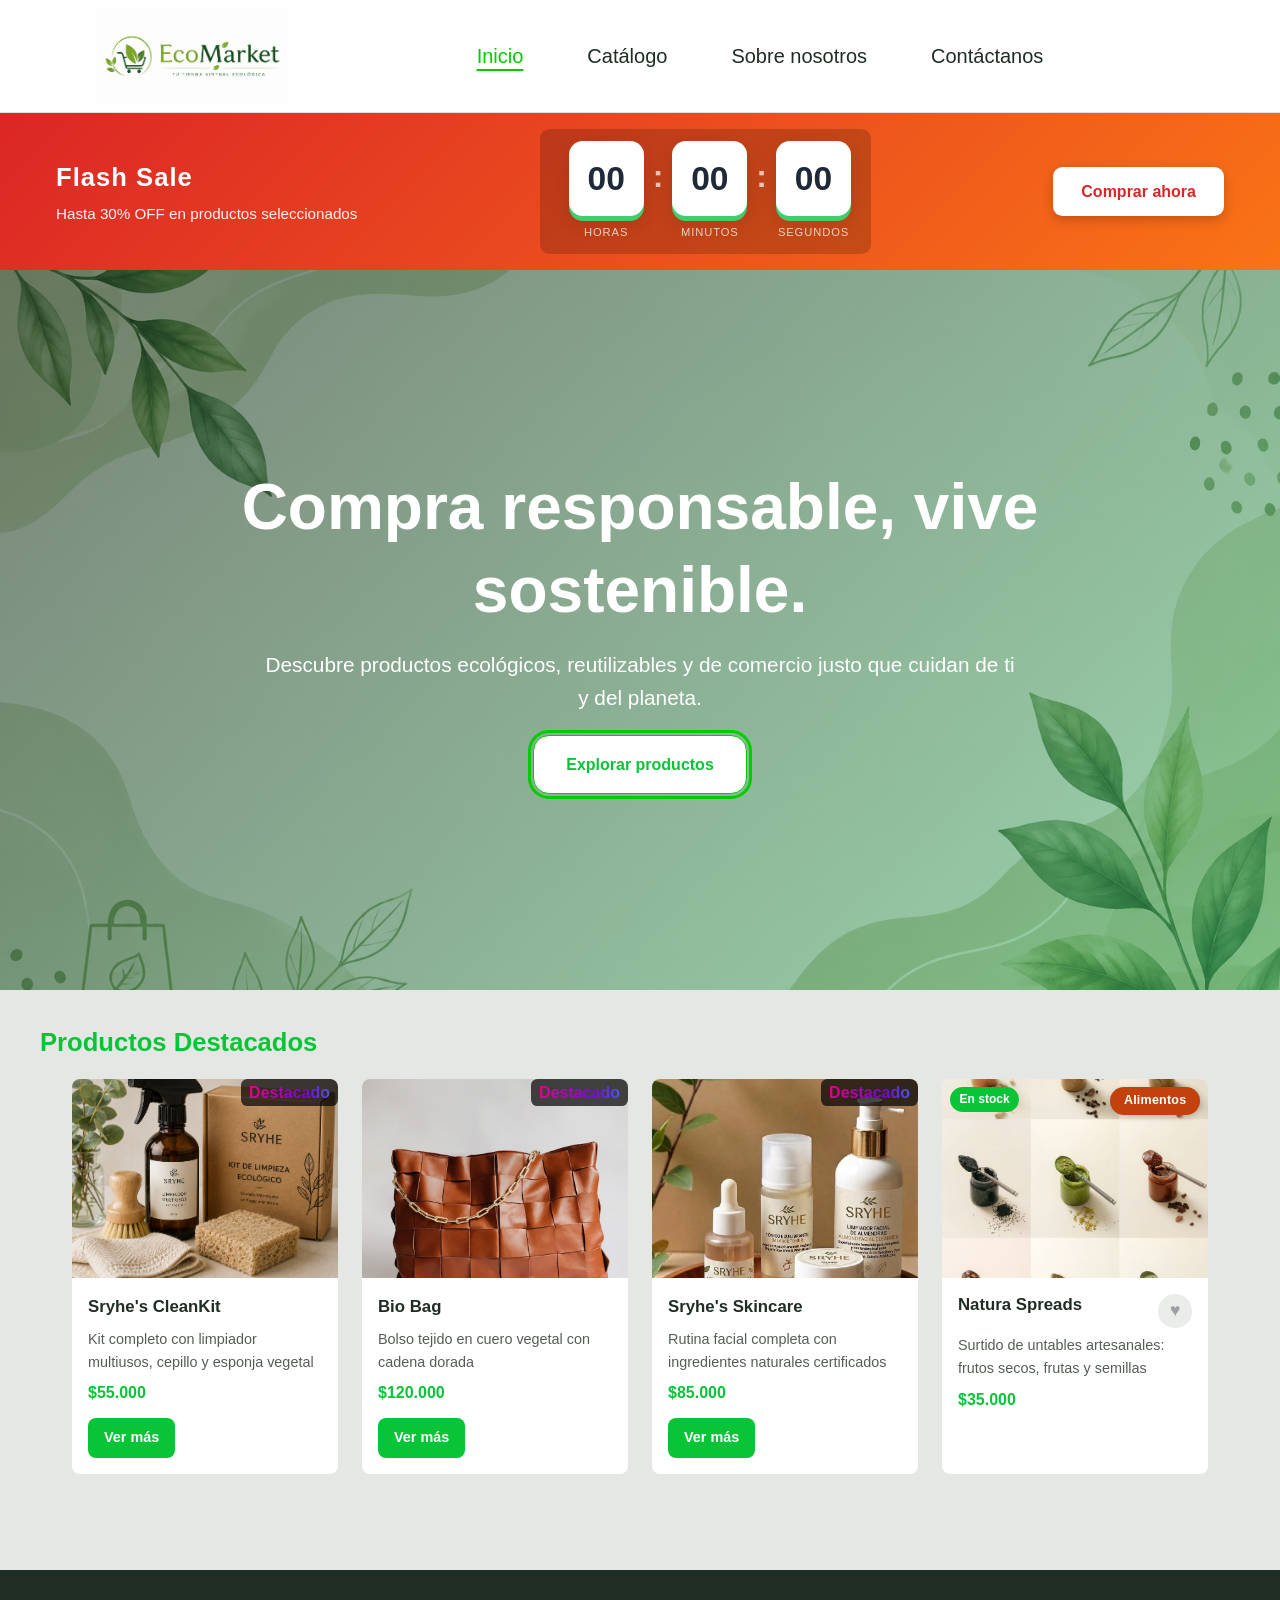
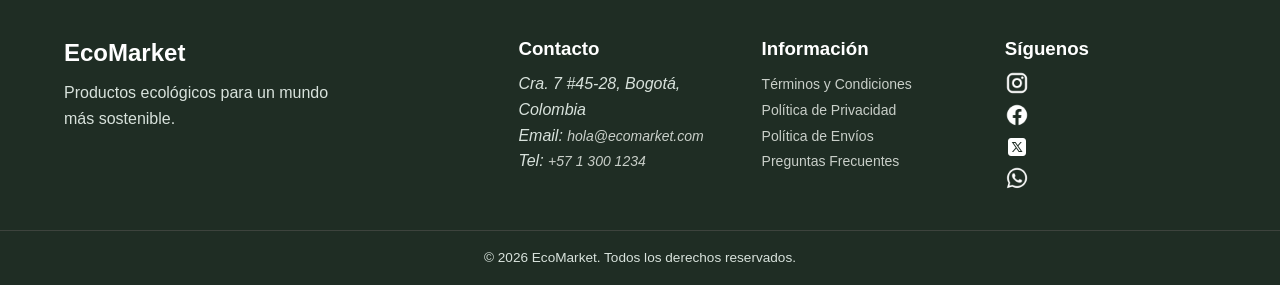
==== commit d03d133d: "feat: Se añade Flash Sale" ====
--- a/index.html
+++ b/index.html
@@ -30,6 +30,28 @@
 
     <main>
 
+        <section class="flash-sale-banner" aria-labelledby="flash-title">
+            <div class="flash-sale-content">
+
+                <div class="flash-sale-text">
+                    <h2 id="flash-title" class="flash-sale-title">Flash Sale</h2>
+                    <p class="flash-sale-msg">Hasta 30% OFF en productos seleccionados</p>
+                </div>
+
+                <section class="counter ">
+                    <h2 class="counter_title"></h2>
+                    <div class="counter_horas "></div>
+                    <div>:</div>
+                    <div class="counter_minutos"></div>
+                    <div>:</div>
+                    <div class="counter_segundos"></div>
+                </section>
+
+                <a href="/views/productos.html" class="flash-sale-cta">Comprar ahora</a>
+
+            </div>
+        </section>
+
         <section class="hero">
             <div class="hero-content">
                 <h1 id="titulo">Compra responsable, vive sostenible.</h1>
@@ -100,20 +122,26 @@
                             </div>
                         </article>
 
-                        <article class="card">
+                        <article class="card" data-category="alimentos" data-stock="in" data-price="price-mid">
                             <div class="card-img-wrap">
                                 <img src="/img/products/producto13.png" alt="Natura Spreads">
-                                <p class="card-tag">
-                                    <span class="card-tag-bg"></span>
-                                    <span class="card-tag-text">Destacado</span>
-                                </p>
-                            </div>
-                            <div class="card-info">
-                                <h3>Natura Spreads</h3>
+                                <span class="card-stock in-stock">En stock</span>
+                                <span class="product-tag">Alimentos</span>
+                                </span>
+                            </div>
+
+                            <div class="card-info">
+                                <div class="card-header">
+                                    <h3>Natura Spreads</h3>
+                                    <label class="card-fav" aria-label="Marcar como favorito">
+                                        <input type="checkbox" class="card-fav-toggle">
+                                        <span aria-hidden="true">♥</span>
+                                    </label>
+                                </div>
+
                                 <p>Surtido de untables artesanales: frutos secos, frutas y semillas</p>
+
                                 <span class="precio">$35.000</span>
-                                <a href="/views/productos.html#cat-alimentos" class="card-button"
-                                    title="Ver todos los productos de Alimentos">Ver más</a>
                             </div>
                         </article>
                     </div>
--- a/css/components.css
+++ b/css/components.css
@@ -110,8 +110,10 @@
 }
 
 .precio {
+    position: relative;
     font-weight: bold;
     color: var(--color-btn-hvr);
+    z-index: 10;
 }
 
 .footer-section a {
@@ -275,6 +277,170 @@
     z-index: 1;
 }
 
+/* Flash Sale banner */
+.flash-sale-banner {
+    background: linear-gradient(135deg, #dc2626 0%, #f97316 100%);
+    color: white;
+    padding: 1rem 1.25rem;
+    box-shadow: 0 2px 12px rgba(220, 38, 38, 0.25);
+}
+
+.flash-sale-content {
+    display: flex;
+    flex-direction: column;
+    align-items: center;
+    gap: 1rem;
+    max-width: 1200px;
+    margin-inline: auto;
+    text-align: center;
+}
+
+.flash-sale-text {
+    display: flex;
+    flex-direction: column;
+    gap: 0.25rem;
+}
+
+.flash-sale-title {
+    font-size: 1.4rem;
+    font-weight: 900;
+    letter-spacing: 0.04em;
+    display: flex;
+    align-items: center;
+    justify-content: center;
+    gap: 0.4rem;
+}
+
+.flash-sale-icon {
+    font-size: 1.6rem;
+    animation: bigsmall 1.2s ease-in-out infinite;
+}
+
+.flash-sale-msg {
+    font-size: 0.95rem;
+    font-weight: 500;
+    opacity: 0.95;
+}
+
+/* Counter */
+.counter {
+    display: flex;
+    align-items: center;
+    gap: 0.5rem;
+    background-color: rgba(0, 0, 0, 0.18);
+    border-radius: 0.6rem;
+    padding: 0.75rem 1.25rem;
+}
+
+.counter>div:not(.counter_horas):not(.counter_minutos):not(.counter_segundos) {
+    font-size: 2rem;
+    font-weight: 700;
+    color: rgba(255, 255, 255, 0.7);
+    align-self: flex-start;
+    margin-top: 0.6rem;
+}
+
+.counter_horas,
+.counter_minutos,
+.counter_segundos {
+    display: flex;
+    flex-direction: column;
+    align-items: center;
+    gap: 0.5rem;
+}
+
+.counter_horas::after,
+.counter_minutos::after,
+.counter_segundos::after {
+    width: 75px;
+    height: 75px;
+    display: flex;
+    justify-content: center;
+    align-items: center;
+    background: #fff;
+    border-radius: 14px;
+    font-size: 2.1rem;
+    font-weight: 700;
+    color: #1f2937;
+    box-shadow:
+        0 5px 0 #3ecf6d,
+        0 8px 18px rgba(0, 0, 0, 0.1);
+}
+
+.counter_horas::before,
+.counter_minutos::before,
+.counter_segundos::before {
+    order: 2;
+    font-size: 0.7rem;
+    font-weight: 500;
+    text-transform: uppercase;
+    letter-spacing: 0.08em;
+    color: rgba(255, 255, 255, 0.75);
+}
+
+.counter_horas::before {
+    content: "horas";
+}
+
+.counter_minutos::before {
+    content: "minutos";
+}
+
+.counter_segundos::before {
+    content: "segundos";
+}
+
+
+.counter_horas {
+    counter-reset: contador1 var(--contadorHoras);
+    animation: contar_h 7200s linear forwards;
+    animation-delay: 1s;
+    animation-iteration-count: 1;
+
+    &::after {
+        content: counter(contador1, decimal-leading-zero);
+    }
+}
+
+.counter_minutos {
+    counter-reset: contador2 var(--contadorMinutos);
+    animation: contar_m 3600s steps(60) forwards;
+    animation-delay: 1s;
+    animation-iteration-count: 2;
+
+    &::after {
+        content: counter(contador2, decimal-leading-zero);
+    }
+}
+
+.counter_segundos {
+    counter-reset: contador3 var(--contadorSegundos);
+    animation: contar_s 60s steps(60) forwards;
+    animation-delay: 1s;
+    animation-iteration-count: 120;
+
+    &::after {
+        content: counter(contador3, decimal-leading-zero);
+    }
+}
+
+.flash-sale-cta {
+    display: inline-block;
+    background-color: white;
+    color: #dc2626;
+    padding: 0.75rem 1.75rem;
+    border-radius: 0.6rem;
+    font-weight: bolder;
+    text-decoration: none;
+    box-shadow: 0 4px 12px rgba(0, 0, 0, 0.2);
+    transition: transform 0.2s ease, box-shadow 0.2s ease;
+}
+
+.flash-sale-cta:hover {
+    transform: translateY(-2px) scale(1.05);
+    box-shadow: 0 6px 16px rgba(0, 0, 0, 0.3);
+}
+
 
 /*productos.html*/
 
@@ -462,6 +628,84 @@
 .catalog:has(#cat-cuidado-personal:target):not(:has(.filters input:checked)) .card:not([data-category="cuidado-personal"]),
 .catalog:has(#cat-alimentos:target):not(:has(.filters input:checked)) .card:not([data-category="alimentos"]) {
     display: none;
+}
+
+/* Flash Sale: overlay sobre la imagen + precio con descuento.
+   Se quita la overlay al hacer hover para revelar la card normal. */
+.flash-sale-overlay {
+    position: absolute;
+    inset: 0;
+    z-index: 5;
+    display: flex;
+    flex-direction: column;
+    align-items: center;
+    justify-content: center;
+    color: white;
+    text-align: center;
+    transition: opacity 0.35s ease;
+    width: 100%;
+    height: 100%;
+}
+
+.flash-sale-upper {
+    padding: 0.2rem 0.2rem;
+    display: flex;
+    gap: 1.5rem;
+    position: absolute;
+    top: 0;
+    width: 100%;
+    height: 20%;
+    background: linear-gradient(135deg, #dc2626 0%, #f97316 100%);
+}
+
+.flash-sale-overlay-icon {
+    font-size: 1.3rem;
+    animation: bigsmall 1.2s ease-in-out infinite;
+    justify-content: center;
+    object-fit: contain;
+}
+
+.flash-sale-overlay-text {
+    font-size: 1.2rem;
+    font-weight: bolder;
+    letter-spacing: 0.08em;
+    flex-wrap: nowrap;
+    white-space: nowrap;
+}
+
+.flash-sale-lower {
+    display: flex;
+    justify-content: center;
+    position: absolute;
+    bottom: 0;
+    width: 100%;
+    height: 15%;
+    background: linear-gradient(135deg, #dc2626 0%, #f97316 100%);
+}
+
+.flash-sale-overlay-discount {
+    font-size: 1.6rem;
+    font-weight: 900;
+    line-height: 1;
+    text-shadow: 0 2px 4px rgba(0, 0, 0, 0.2);
+}
+
+.card.flash-sale:hover .flash-sale-overlay {
+    opacity: 0;
+    pointer-events: none;
+}
+
+.precio-original {
+    color: hsl(120, 5%, 45%);
+    text-decoration: line-through;
+    font-weight: normal;
+    font-size: 0.9em;
+    margin-right: 0.4rem;
+}
+
+.precio-flash {
+    color: #dc2626;
+    font-weight: bolder;
 }
 
 
@@ -791,6 +1035,24 @@
         font-size: 1.35rem;
     }
 
+    .flash-sale-content {
+        flex-direction: row;
+        justify-content: space-between;
+        text-align: left;
+        flex-wrap: wrap;
+        gap: 1.5rem;
+        padding-inline: 1rem;
+    }
+
+    .flash-sale-title {
+        font-size: 1.6rem;
+        justify-content: flex-start;
+    }
+
+    .flash-sale-timer-display {
+        font-size: 2.2rem;
+    }
+
     #titulo {
         font-size: 3rem;
     }
--- a/css/animations.css
+++ b/css/animations.css
@@ -60,7 +60,6 @@
     }
 }
 
-
 @keyframes rainbowTag {
     0% {
         background-position: 0% 50%;
@@ -81,4 +80,60 @@
     to {
         width: 100%;
     }
+}
+
+
+.counter {
+    display: flex;
+    gap: 1vh;
+}
+
+@property --contadorHoras {
+    syntax: "<integer>";
+    inherits: false;
+    initial-value: 2;
+}
+
+
+@property --contadorMinutos {
+    syntax: "<integer>";
+    inherits: false;
+    initial-value: 0;
+}
+
+@property --contadorSegundos {
+    syntax: "<integer>";
+    inherits: false;
+    initial-value: 0;
+}
+
+
+@keyframes contar_h {
+    from {
+        --contadorHoras: 1;
+    }
+
+    to {
+        --contadorHoras: 0;
+    }
+}
+
+@keyframes contar_m {
+    from {
+        --contadorMinutos: 59;
+    }
+
+    to {
+        --contadorMinutos: 0;
+    }
+}
+
+@keyframes contar_s {
+    from {
+        --contadorSegundos: 59;
+    }
+
+    to {
+        --contadorSegundos: 0;
+    }
 }
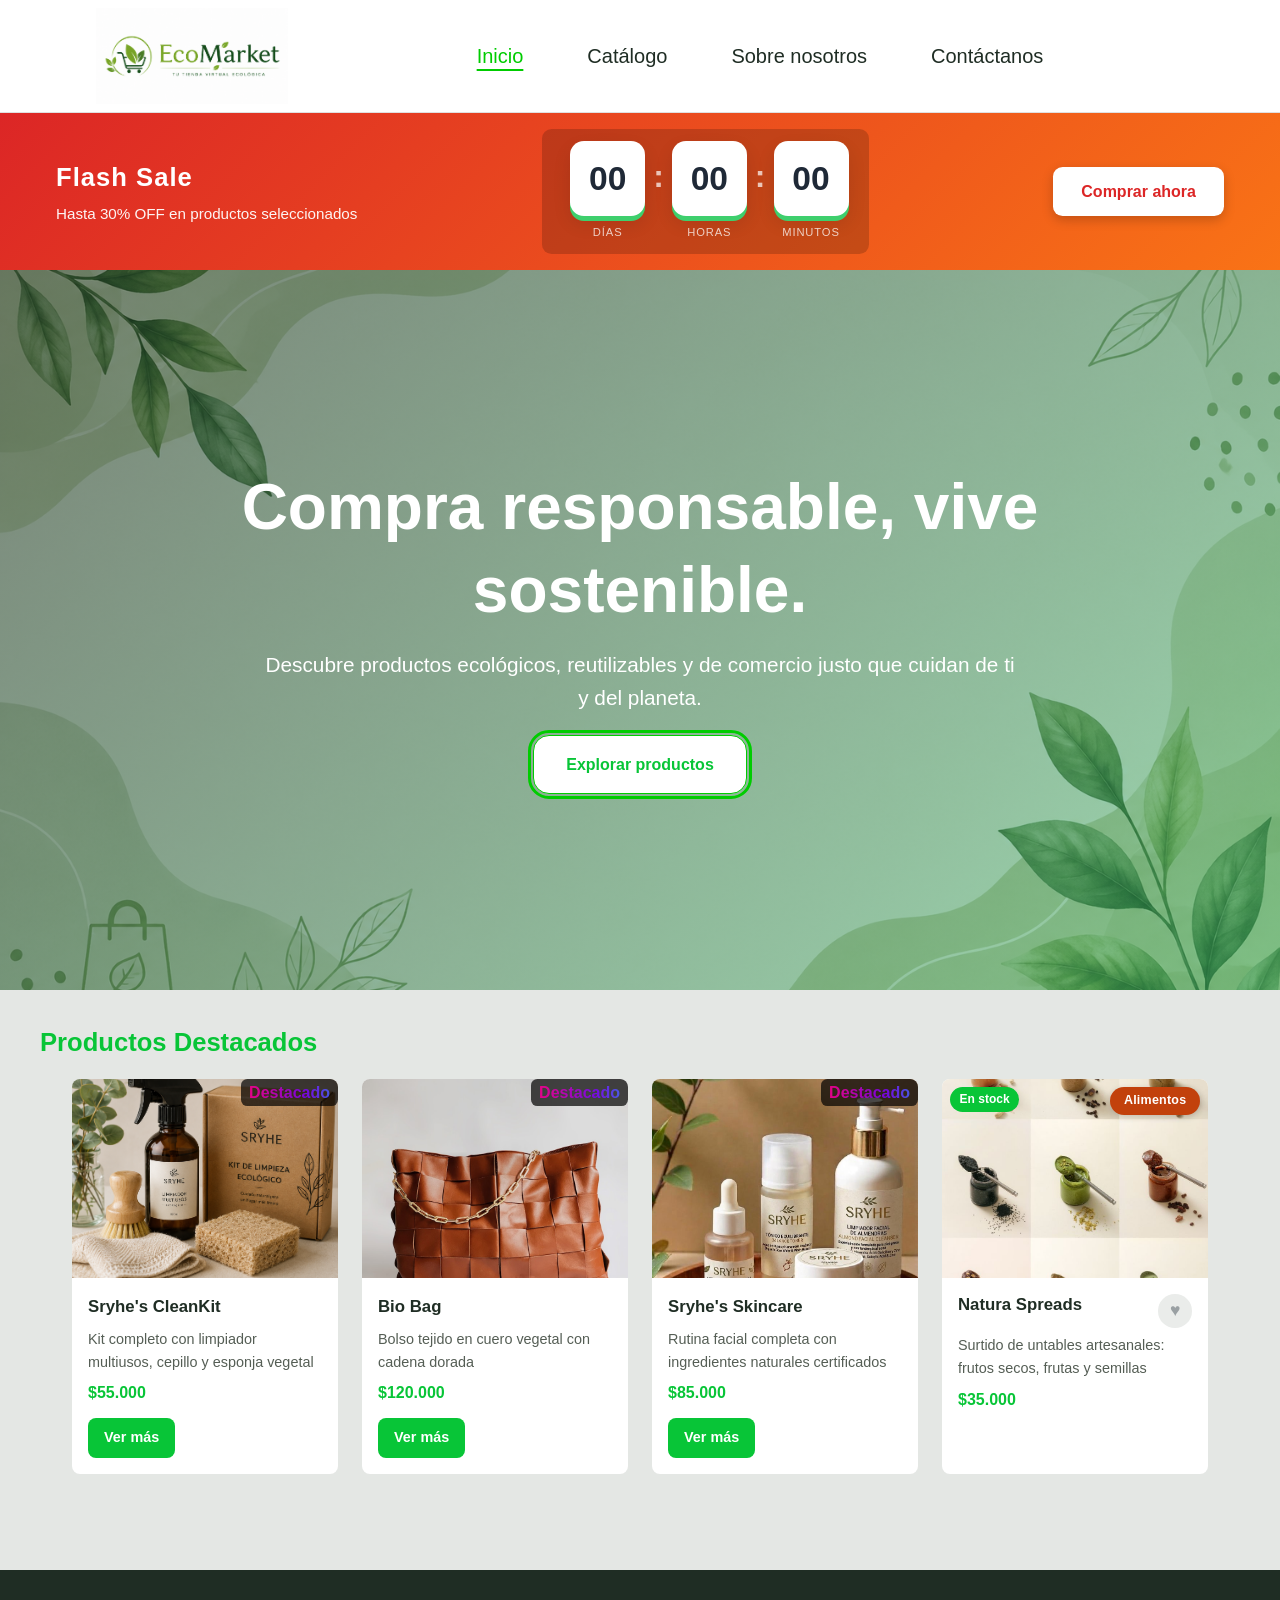
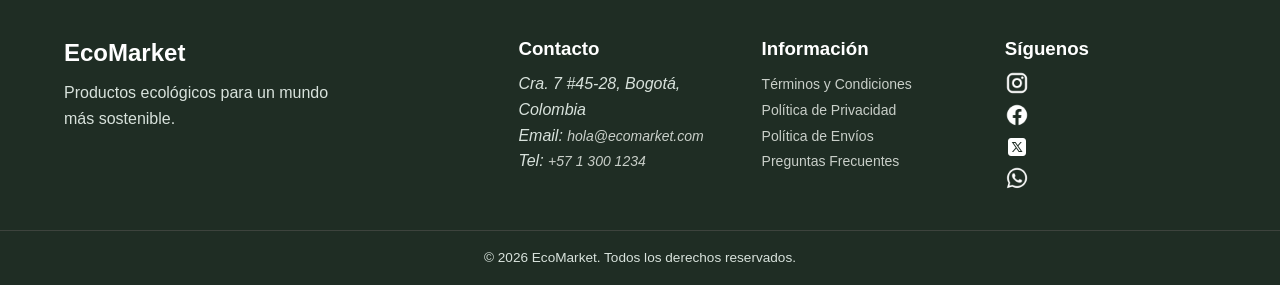
==== commit 414df43c: "styles: Se cambia el cronómetro de horas, minutos y segundos a días, minutos y horas" ====
--- a/index.html
+++ b/index.html
@@ -40,11 +40,11 @@
 
                 <section class="counter ">
                     <h2 class="counter_title"></h2>
-                    <div class="counter_horas "></div>
+                    <div class="counter_dias"></div>
+                    <div>:</div>
+                    <div class="counter_horas"></div>
                     <div>:</div>
                     <div class="counter_minutos"></div>
-                    <div>:</div>
-                    <div class="counter_segundos"></div>
                 </section>
 
                 <a href="/views/productos.html" class="flash-sale-cta">Comprar ahora</a>
--- a/css/components.css
+++ b/css/components.css
@@ -332,7 +332,7 @@
     padding: 0.75rem 1.25rem;
 }
 
-.counter>div:not(.counter_horas):not(.counter_minutos):not(.counter_segundos) {
+.counter>div:not(.counter_dias):not(.counter_horas):not(.counter_minutos) {
     font-size: 2rem;
     font-weight: 700;
     color: rgba(255, 255, 255, 0.7);
@@ -340,18 +340,18 @@
     margin-top: 0.6rem;
 }
 
+.counter_dias,
 .counter_horas,
-.counter_minutos,
-.counter_segundos {
+.counter_minutos {
     display: flex;
     flex-direction: column;
     align-items: center;
     gap: 0.5rem;
 }
 
+.counter_dias::after,
 .counter_horas::after,
-.counter_minutos::after,
-.counter_segundos::after {
+.counter_minutos::after {
     width: 75px;
     height: 75px;
     display: flex;
@@ -367,9 +367,9 @@
         0 8px 18px rgba(0, 0, 0, 0.1);
 }
 
+.counter_dias::before,
 .counter_horas::before,
-.counter_minutos::before,
-.counter_segundos::before {
+.counter_minutos::before {
     order: 2;
     font-size: 0.7rem;
     font-weight: 500;
@@ -378,6 +378,10 @@
     color: rgba(255, 255, 255, 0.75);
 }
 
+.counter_dias::before {
+    content: "días";
+}
+
 .counter_horas::before {
     content: "horas";
 }
@@ -386,38 +390,33 @@
     content: "minutos";
 }
 
-.counter_segundos::before {
-    content: "segundos";
-}
-
-
-.counter_horas {
-    counter-reset: contador1 var(--contadorHoras);
-    animation: contar_h 7200s linear forwards;
+.counter_dias {
+    counter-reset: contador1 var(--contadorDias);
+    animation: contar_d 172800s linear forwards;
+    animation-iteration-count: 1;
     animation-delay: 1s;
-    animation-iteration-count: 1;
 
     &::after {
         content: counter(contador1, decimal-leading-zero);
     }
 }
 
-.counter_minutos {
-    counter-reset: contador2 var(--contadorMinutos);
-    animation: contar_m 3600s steps(60) forwards;
+.counter_horas {
+    counter-reset: contador2 var(--contadorHoras);
+    animation: contar_h 86400s steps(24) forwards;
+    animation-iteration-count: 2;
     animation-delay: 1s;
-    animation-iteration-count: 2;
 
     &::after {
         content: counter(contador2, decimal-leading-zero);
     }
 }
 
-.counter_segundos {
-    counter-reset: contador3 var(--contadorSegundos);
-    animation: contar_s 60s steps(60) forwards;
+.counter_minutos {
+    counter-reset: contador3 var(--contadorMinutos);
+    animation: contar_m 3600s steps(60) forwards;
+    animation-iteration-count: 2880;
     animation-delay: 1s;
-    animation-iteration-count: 120;
 
     &::after {
         content: counter(contador3, decimal-leading-zero);
--- a/css/animations.css
+++ b/css/animations.css
@@ -82,18 +82,17 @@
     }
 }
 
-
-.counter {
-    display: flex;
-    gap: 1vh;
+@property --contadorDias {
+    syntax: "<integer>";
+    inherits: false;
+    initial-value: 2;
 }
 
 @property --contadorHoras {
     syntax: "<integer>";
     inherits: false;
-    initial-value: 2;
+    initial-value: 0;
 }
-
 
 @property --contadorMinutos {
     syntax: "<integer>";
@@ -101,16 +100,19 @@
     initial-value: 0;
 }
 
-@property --contadorSegundos {
-    syntax: "<integer>";
-    inherits: false;
-    initial-value: 0;
+@keyframes contar_d {
+    from {
+        --contadorDias: 1;
+    }
+
+    to {
+        --contadorDias: 0;
+    }
 }
-
 
 @keyframes contar_h {
     from {
-        --contadorHoras: 1;
+        --contadorHoras: 23;
     }
 
     to {
@@ -126,14 +128,4 @@
     to {
         --contadorMinutos: 0;
     }
-}
-
-@keyframes contar_s {
-    from {
-        --contadorSegundos: 59;
-    }
-
-    to {
-        --contadorSegundos: 0;
-    }
 }
